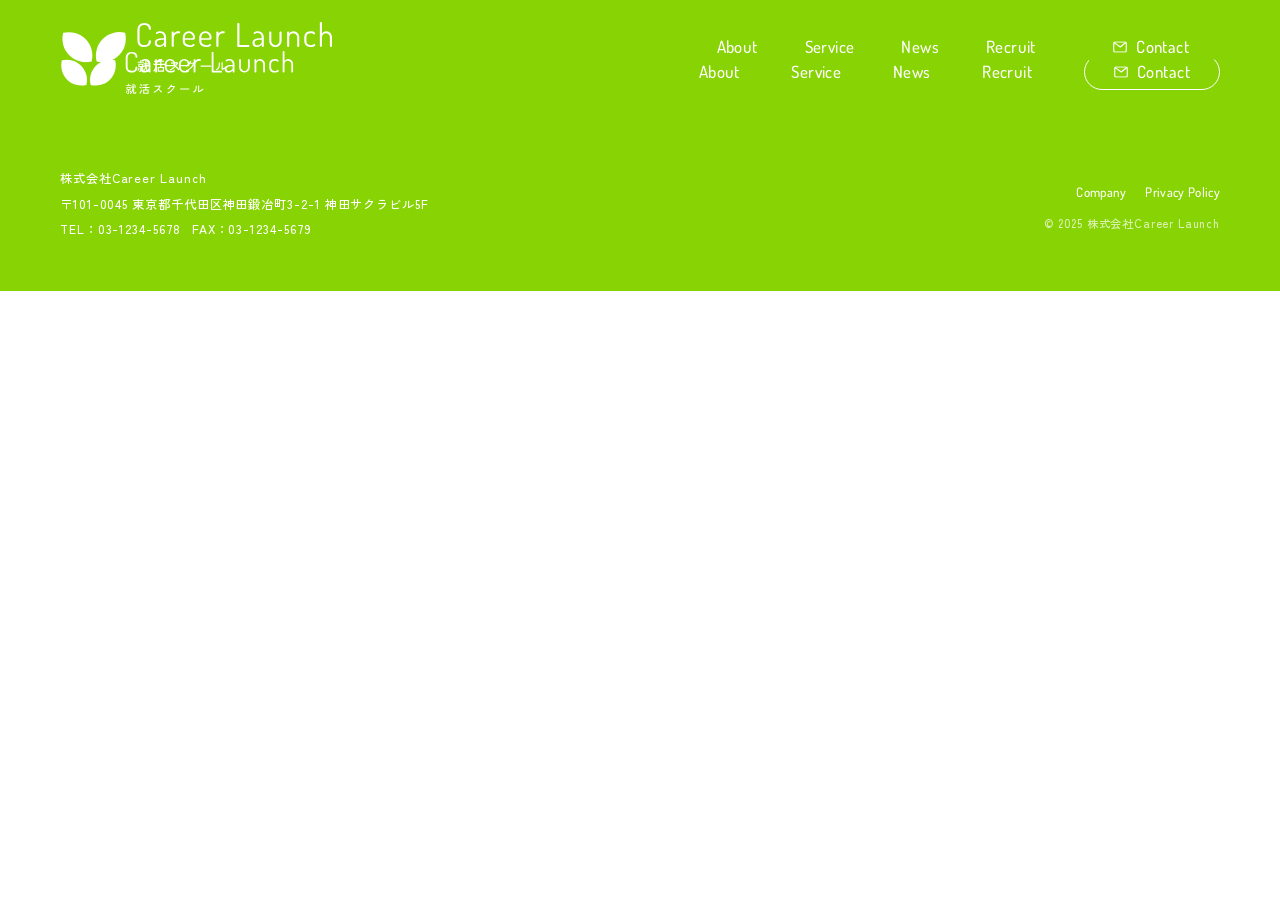
==== index.html @ 549bba0c "各ページの準備" ====
<!doctype html>
<html lang="ja">
  <head>
    <meta charset="utf-8" />
    <meta name="viewport" content="width=device-width,initial-scale=1" />
    <title>Career Launch - 就活スクール</title>
    <meta name="description" content="ページの説明" />
    <meta name="format-detection" content="telephone=no, email=no" />

    <!-- favicon/webclipicon -->
    <link rel="icon" href="img/favicon.ico" />
    <link rel="icon" href="img/favicon.svg" type="image/svg+xml" />
    <link rel="apple-touch-icon" href="img/webclip.png" />

    <!-- font -->
    <link rel="preconnect" href="https://fonts.googleapis.com" />
    <link rel="preconnect" href="https://fonts.gstatic.com" crossorigin />
    <link href="https://fonts.googleapis.com/css2?family=Dosis:wght@200..800&family=Zen+Kaku+Gothic+New:wght@300;400;500;700;900&display=swap" rel="stylesheet" />

    <!-- css -->
    <link rel="stylesheet" href="css/style.css" />

    <!-- js -->
    <script type="module" src="js/main.js"></script>
    <script type="module" src="js/component/hamburger-menu.js"></script>

    <!-- noindex -->
    <meta name="robots" content="noindex" />
  </head>
  <body>
    <!-- header white -->
    <header class="l-header">
      <p class="l-header-logo">
        <img src="img/logo-white.svg" alt="Career Launch 就活スクール" width="251" height="46" decoding="async" />
      </p>

      <dialog class="l-header-menu js-header-menu" aria-label="メニュー">
        <button class="l-header-menu-close-button js-header-menu-close-button"><img src="img/icon-cross.svg" alt="メニューを閉じる" width="24" height="24" decoding="async" /></button>
        <nav class="l-header-menu-nav">
          <ul class="l-header-menu-list">
            <li class="l-header-menu-item l-header-menu-item--top">
              <a href="index.html" class="l-header-menu-link l-header-menu-link--white">
                <span class="l-header-menu-text-en">Top</span>
                <span class="l-header-menu-text-ja">トップ</span>
              </a>
            </li>
            <li class="l-header-menu-item">
              <a href="about.html" class="l-header-menu-link l-header-menu-link--white">
                <span class="l-header-menu-text-en">About</span>
                <span class="l-header-menu-text-ja">私たちについて</span>
              </a>
            </li>
            <li class="l-header-menu-item">
              <a href="service.html" class="l-header-menu-link l-header-menu-link--white">
                <span class="l-header-menu-text-en">Service</span>
                <span class="l-header-menu-text-ja">サービス</span>
              </a>
            </li>
            <li class="l-header-menu-item">
              <a href="news.html" class="l-header-menu-link l-header-menu-link--white">
                <span class="l-header-menu-text-en">News</span>
                <span class="l-header-menu-text-ja">お知らせ</span>
              </a>
            </li>
            <li class="l-header-menu-item">
              <a href="recruit.html" class="l-header-menu-link l-header-menu-link--white">
                <span class="l-header-menu-text-en">Recruit</span>
                <span class="l-header-menu-text-ja">採用情報</span>
              </a>
            </li>
            <li class="l-header-menu-item">
              <a href="contact.html" class="l-header-menu-link l-header-menu-link--contact">
                <span class="l-header-menu-text-en">Contact</span>
                <span class="l-header-menu-text-ja">お問い合わせ</span>
              </a>
            </li>
          </ul>
        </nav>
      </dialog>

      <button class="l-header-menu-open-button js-header-menu-open-button">
        <img src="img/icon-dots.svg" alt="メニューを開く" width="24" height="4" decoding="async" />
      </button>
    </header>

    <!-- <div class="l-container">
      <div class="c-title">
        <span class="c-title-en">Philosophy</span>
        <h2 class="c-title-ja">私たちの価値</h2>
      </div>

      <h2 class="c-title-small">About</h2>
    </div> -->

    <!-- <div class="l-container">
      <a href="" class="c-button c-button--small">View more</a>
    </div> -->

    <!-- <div class="l-container">
      <div class="c-entry-button">
        <a href="" class="c-entry-button-link">
          <img src="img/recruit-button-text.svg" alt="" width="356" height="362" decoding="async" />
          <span class="c-entry-button-text">
            <span class="c-button">Entry Form</span>
          </span>
        </a>
      </div>
    </div> -->

    <!-- <article class="c-news-item">
      <a href="" class="c-news-item-link">
        <time datetime="2025-06-10" class="c-news-item-date">2025.06.10</time>
        <h2 class="c-news-item-title">8月の夏期集中コース申込受付開始</h2>
      </a>
    </article> -->

    <!-- <div class="c-pagination">
      <nav class="c-pagination-nav">
        <ul class="c-pagination-list">
          <li class="c-pagination-item">
            <a href="" class="c-pagination-link">
              <span class="c-pagination-icon c-pagination-icon--prev"></span>
              <span class="u-visually-hidden">前のページ</span>
            </a>
          </li>
          <li class="c-pagination-item">
            <a href="" class="c-pagination-link">1</a>
          </li>
          <li class="c-pagination-item">
            <span class="c-pagination-number c-pagination--current">2</span>
          </li>
          <li class="c-pagination-item">
            <a href="" class="c-pagination-link">3</a>
          </li>
          <li class="c-pagination-item">
            <span class="c-pagination-dots">
              <span class="c-pagination-dot-icon"></span>
            </span>
          </li>
          <li class="c-pagination-item">
            <a href="" class="c-pagination-link">10</a>
          </li>
          <li class="c-pagination-item">
            <a href="" class="c-pagination-link">
              <span class="c-pagination-icon c-pagination-icon--next"></span>
              <span class="u-visually-hidden">次のページ</span>
            </a>
          </li>
        </ul>
      </nav>
    </div> -->

    <!-- form -->
    <!-- <div class="l-container">
      <span class="c-form-required">必須</span>
      <br />
      <input type="text" name="" id="" placeholder="山田 太郎" class="c-form-text" />
      <br />
      <textarea name="" id="" placeholder="ご自由にご記入ください。" class="c-form-text c-form-text--textarea"></textarea>

      <button type="submit" class="c-form-button">送信する</button>
    </div> -->

    <footer class="l-footer">
      <div class="l-footer-logo">
        <a href="index.html">
          <img src="img/logo-white.svg" alt="Career Launch 就活スクール" width="251" height="46" decoding="async" />
        </a>
      </div>

      <div class="l-footer-info">
        <p class="l-footer-company">株式会社Career Launch</p>
        <p class="l-footer-address">
          <span>〒101-0045</span>
          <span>東京都千代田区神田鍛冶町3-2-1</span>
          <span>神田サクラビル5F</span>
        </p>
        <div class="l-footer-contact">
          <p>TEL：03-1234-5678</p>
          <p>FAX：03-1234-5679</p>
        </div>
      </div>

      <ul class="l-footer-menu-list">
        <li class="l-footer-menu-item"><a href="about.html">About</a></li>
        <li class="l-footer-menu-item"><a href="service.html">Service</a></li>
        <li class="l-footer-menu-item"><a href="news.html">News</a></li>
        <li class="l-footer-menu-item"><a href="recruit.html">Recruit</a></li>
        <li class="l-footer-menu-item l-footer-menu-item--contact"><a href="contact.html">Contact</a></li>
      </ul>

      <div class="l-footer-legal">
        <ul class="l-footer-legal-list">
          <li class="l-footer-legal-item"><a href="">Company</a></li>
          <li class="l-footer-legal-item"><a href="">Privacy Policy</a></li>
        </ul>

        <small class="l-footer-copyright">&copy; 2025 株式会社Career Launch</small>
      </div>
    </footer>
  </body>
</html>
---- css/style.css ----
@charset "UTF-8";
/*!
global > color
------------------------------
*/
:root {
  --color-primary: #87d303;
  --color-primary02: #a5df40;
  --color-bg-extra-light: #fafafa;
  --color-bg-light: #f2f2f2;
  --color-border: #dddddd;
  --color-font-base: #333333;
  --color-font-light: #888888;
  --color-white: #ffffff;
  --color-red: #e95757;
}

/*!
global > font
------------------------------
*/
:root {
  --font-family-base: "Zen Kaku Gothic New", sans-serif;
  --font-family-en: "Dosis", sans-serif;
}

/*!
global > z-index
------------------------------
*/
:root {
  --z-index-modal: 100;
  --z-index-header: 30;
  --z-index-menu: 10;
  --z-index-default: 1;
  --z-index-negative: -1;
}

/*!
foundation > reset
------------------------------
*/
html {
  color: #000;
  background: #fff;
}

body,
div,
dl,
dt,
dd,
ul,
ol,
li,
h1,
h2,
h3,
h4,
h5,
h6,
pre,
code,
form,
fieldset,
legend,
input,
textarea,
p,
blockquote,
th,
td {
  margin: 0;
  padding: 0;
}

table {
  border-collapse: collapse;
  border-spacing: 0;
  width: 100%;
}

fieldset,
img {
  border: 0;
}

address,
caption,
cite,
code,
dfn,
em,
strong,
th,
var {
  font-style: normal;
  font-weight: inherit;
}

ol,
ul {
  list-style: none;
}

caption,
th {
  text-align: left;
}

h1,
h2,
h3,
h4,
h5,
h6 {
  font-size: 100%;
  font-weight: inherit;
}

q:before,
q:after {
  content: "";
}

abbr,
acronym {
  border: 0;
  font-variant: normal;
}

input,
textarea,
select,
button {
  color: inherit;
  font-family: inherit;
  font-size: inherit;
  font-weight: inherit;
  line-height: inherit;
  font-size: 100%;
  border-radius: 0;
  border: none;
  -moz-appearance: none;
       appearance: none;
  -webkit-appearance: none;
  background-color: inherit;
}

textarea {
  resize: vertical;
  display: block;
}

select {
  cursor: pointer;
}

button {
  padding: 0;
  cursor: pointer;
}

legend {
  color: inherit;
}

tbody {
  -webkit-text-size-adjust: 100%;
}

main {
  display: block;
}

a {
  text-decoration: none;
  color: inherit;
}

img,
svg {
  width: 100%;
  height: auto;
  display: block;
}

dialog {
  max-width: 100%;
  max-height: 100%;
  padding: 0;
  color: inherit;
  border: none;
  margin: 0;
  padding: 0;
}

summary {
  display: block;
}

summary::-webkit-details-marker {
  display: none;
}

iframe {
  vertical-align: bottom;
}

* {
  -webkit-font-smoothing: antialiased;
  -moz-osx-font-smoothing: grayscale;
  -webkit-box-sizing: border-box;
          box-sizing: border-box;
}

*::before,
*::after {
  -webkit-box-sizing: border-box;
          box-sizing: border-box;
}

/*!
foundation > base
------------------------------
*/
:root {
  --base-vw: 375;
}
@media screen and (min-width: 900px) {
  :root {
    --base-vw: 1366;
  }
}

* {
  letter-spacing: 0.05em;
}

html {
  font-size: calc(100vw / var(--base-vw));
}

body {
  line-height: 1.7;
  font-size: 16rem;
  font-family: var(--font-family-base);
  color: var(--color-font-base);
  font-weight: 500;
}
@media screen and (min-width: 900px) {
  body {
    font-size: 18rem;
  }
}

/*!
utility > utility
------------------------------
*/
/* 非表示 */
.u-visually-hidden {
  position: absolute !important;
  white-space: nowrap !important;
  width: 1px !important;
  height: 1px !important;
  overflow: hidden !important;
  border: 0 !important;
  padding: 0 !important;
  clip: rect(0 0 0 0) !important;
  clip-path: inset(50%) !important;
  margin: -1px !important;
}

.u-pb {
  padding-bottom: 64rem !important;
}
@media screen and (min-width: 900px) {
  .u-pb {
    padding-bottom: 96rem !important;
  }
}

/*!
component > button
------------------------------
*/
.c-button {
  --font-size: 18rem;
  --gap: 14rem;
  font-family: var(--font-family-en);
  line-height: 1;
  font-size: var(--font-size);
  color: var(--color-primary);
  display: -webkit-inline-box;
  display: -ms-inline-flexbox;
  display: inline-flex;
  -webkit-box-align: center;
      -ms-flex-align: center;
          align-items: center;
  gap: var(--gap);
}
@media screen and (min-width: 900px) {
  .c-button {
    font-size: 20rem;
    gap: 24rem;
  }
}
.c-button::after {
  --size: 47rem;
  --dot-size: 5rem;
  content: "";
  display: block;
  width: var(--size);
  aspect-ratio: 1/1;
  background-color: var(--color-white);
  border-radius: 50%;
  border: calc((var(--size) - var(--dot-size)) / 2) solid var(--color-primary);
  -webkit-transition: scale 0.3s;
  transition: scale 0.3s;
}
@media screen and (min-width: 900px) {
  .c-button::after {
    --size: 58rem;
    --dot-size: 6rem;
  }
}

.c-button--small {
  --font-size: 16rem;
  --gap: 10rem;
}
.c-button--small::after {
  --size: 32rem;
  --dot-size: 4rem;
}

.c-entry-button {
  width: 290rem;
}
@media screen and (min-width: 900px) {
  .c-entry-button {
    width: 355rem;
  }
}

.c-entry-button-link {
  display: block;
  position: relative;
}
@media (any-hover: hover) {
  .c-entry-button-link:hover .c-button::after {
    scale: 1.1;
  }
}
.c-entry-button-link img {
  -webkit-animation: rotate 20s linear infinite;
          animation: rotate 20s linear infinite;
}
@-webkit-keyframes rotate {
  from {
    -webkit-transform: rotate(0deg);
            transform: rotate(0deg);
  }
  to {
    -webkit-transform: rotate(360deg);
            transform: rotate(360deg);
  }
}
@keyframes rotate {
  from {
    -webkit-transform: rotate(0deg);
            transform: rotate(0deg);
  }
  to {
    -webkit-transform: rotate(360deg);
            transform: rotate(360deg);
  }
}

.c-entry-button-text {
  position: absolute;
  top: 50%;
  left: 50%;
  translate: -50% -50%;
}

/*!
component > entry-button
------------------------------
*/
/*!
component > title
------------------------------
*/
.c-title {
  grid-template-columns: 10rem 1fr;
  gap: 14rem 18rem;
  display: inline-grid;
}
.c-title::before {
  content: "";
  display: block;
  width: 10rem;
  aspect-ratio: 1/1;
  background-color: var(--color-primary);
  border-radius: 50%;
  grid-column: 1/2;
  grid-row: 1/2;
  align-self: center;
}
@media screen and (min-width: 900px) {
  .c-title {
    grid-template-columns: 10rem auto auto;
    gap: 14rem;
    -webkit-box-align: end;
        -ms-flex-align: end;
            align-items: end;
  }
}

.c-title--white::before {
  background-color: var(--color-white);
}

.c-title-en {
  font-family: var(--font-family-en);
  font-size: 40rem;
  color: var(--color-font-base);
  line-height: 1;
  font-weight: 400;
  grid-column: 2/3;
  grid-row: 1/2;
}
@media screen and (min-width: 900px) {
  .c-title-en {
    font-size: 50rem;
    margin-left: 10rem;
  }
}

.c-title-en--white {
  color: var(--color-white);
}

.c-title-ja {
  font-size: 14rem;
  color: var(--color-font-light);
  line-height: 1;
  grid-column: 2/3;
  grid-row: 2/3;
}
@media screen and (min-width: 900px) {
  .c-title-ja {
    grid-column: 3/4;
    grid-row: 1/2;
  }
}

.c-title-ja--white {
  color: var(--color-white);
}

.c-title-small {
  font-family: var(--font-family-en);
  font-size: 16rem;
  color: var(--color-font-base);
  line-height: 1;
  display: grid;
  grid-template-columns: 6rem 1fr;
  gap: 10rem;
  letter-spacing: 0.075em;
  -webkit-box-align: center;
      -ms-flex-align: center;
          align-items: center;
}
@media screen and (min-width: 900px) {
  .c-title-small {
    font-size: 20rem;
    gap: 14rem;
  }
}
.c-title-small::before {
  content: "";
  display: block;
  width: 6rem;
  aspect-ratio: 1/1;
  background-color: var(--color-primary);
  border-radius: 50%;
}

/*!
component > page-kv
------------------------------
*/
.c-page-kv {
  background-color: var(--color-bg-light);
  height: 365rem;
  position: relative;
  display: -webkit-box;
  display: -ms-flexbox;
  display: flex;
  -webkit-box-align: end;
      -ms-flex-align: end;
          align-items: flex-end;
}
@media screen and (min-width: 900px) {
  .c-page-kv {
    height: 467rem;
  }
}
.c-page-kv::after {
  content: "";
  width: 100%;
  height: 64rem;
  background-color: var(--color-white);
  position: absolute;
  left: 0;
  bottom: 0;
  border-radius: 30rem 0 0 0;
}
@media screen and (min-width: 900px) {
  .c-page-kv::after {
    height: 96rem;
    border-radius: 50rem 0 0 0;
  }
}
.c-page-kv > * {
  width: 100%;
}

.c-page-kv-inner {
  padding-bottom: 84rem;
  display: -webkit-box;
  display: -ms-flexbox;
  display: flex;
  -webkit-box-orient: vertical;
  -webkit-box-direction: normal;
      -ms-flex-direction: column;
          flex-direction: column;
  gap: 32rem;
}
@media screen and (min-width: 900px) {
  .c-page-kv-inner {
    padding-bottom: 116rem;
    gap: 56rem;
  }
}

.c-page-kv-title-wrap {
  display: -webkit-box;
  display: -ms-flexbox;
  display: flex;
  -webkit-box-orient: vertical;
  -webkit-box-direction: normal;
      -ms-flex-direction: column;
          flex-direction: column;
  gap: 22rem;
}
@media screen and (min-width: 900px) {
  .c-page-kv-title-wrap {
    gap: 28rem;
  }
}

.c-page-kv-title-en {
  font-family: var(--font-family-en);
  font-weight: 300;
  font-size: 55rem;
  line-height: 1;
}
@media screen and (min-width: 900px) {
  .c-page-kv-title-en {
    font-size: 72rem;
  }
}

.c-page-kv-title-ja {
  line-height: 1;
  color: var(--color-font-light);
}

.c-page-kv-breadcrumb {
  display: -webkit-box;
  display: -ms-flexbox;
  display: flex;
  -webkit-box-pack: end;
      -ms-flex-pack: end;
          justify-content: flex-end;
}

/*!
component > news-item
------------------------------
*/
.c-news-item-link {
  padding: 16rem 10rem;
  display: -webkit-box;
  display: -ms-flexbox;
  display: flex;
  -webkit-box-orient: vertical;
  -webkit-box-direction: normal;
      -ms-flex-direction: column;
          flex-direction: column;
  gap: 4rem;
  border-bottom: 1px solid var(--color-border);
  -webkit-transition: color 0.3s;
  transition: color 0.3s;
}
@media screen and (min-width: 900px) {
  .c-news-item-link {
    padding: 24rem 20rem;
    gap: 40rem;
    -webkit-box-orient: horizontal;
    -webkit-box-direction: normal;
        -ms-flex-direction: row;
            flex-direction: row;
    -webkit-box-align: center;
        -ms-flex-align: center;
            align-items: center;
  }
}
@media (any-hover: hover) {
  .c-news-item-link:hover {
    color: var(--color-primary);
  }
}

.c-news-item-date {
  font-size: 13rem;
  letter-spacing: 0.025em;
  color: var(--color-font-light);
  font-family: var(--font-family-en);
}
@media screen and (min-width: 900px) {
  .c-news-item-date {
    font-size: 14rem;
  }
}

.c-news-item-title {
  line-height: 1.6;
}

/*!
component > pagination
------------------------------
*/
.c-pagination-list {
  display: -webkit-box;
  display: -ms-flexbox;
  display: flex;
  gap: 6rem;
  -webkit-box-pack: center;
      -ms-flex-pack: center;
          justify-content: center;
}

.c-pagination-link {
  background-color: var(--color-bg-light);
  -webkit-transition: background-color 0.3s, color 0.3s;
  transition: background-color 0.3s, color 0.3s;
}
@media (any-hover: hover) {
  .c-pagination-link:hover {
    background-color: var(--color-primary);
    color: var(--color-white);
  }
  .c-pagination-link:hover .c-pagination-icon {
    background-color: var(--color-white);
  }
}

.c-pagination-link,
.c-pagination-number,
.c-pagination-dots {
  display: inline-block;
  width: 40rem;
  aspect-ratio: 1/1;
  border-radius: 50%;
  display: grid;
  place-items: center;
  font-size: 16rem;
}

.c-pagination--current {
  background-color: var(--color-primary);
  color: var(--color-white);
}

.c-pagination-icon {
  -webkit-mask-image: url(../img/icon-arrow.svg);
          mask-image: url(../img/icon-arrow.svg);
  -webkit-mask-size: contain;
          mask-size: contain;
  -webkit-mask-position: center;
          mask-position: center;
  background-color: var(--color-font-base);
  display: block;
  width: 10rem;
  aspect-ratio: 1/1;
  -webkit-transition: background-color 0.3s;
  transition: background-color 0.3s;
}

.c-pagination-icon--prev {
  rotate: 180deg;
}

.c-pagination-dot-icon {
  -webkit-mask-image: url(../img/icon-dots-small.svg);
          mask-image: url(../img/icon-dots-small.svg);
  -webkit-mask-size: cover;
          mask-size: cover;
  -webkit-mask-position: center;
          mask-position: center;
  background-color: var(--color-font-base);
  display: block;
  width: 10rem;
  height: 3rem;
}

/*!
component > breadcrumb
------------------------------
*/
.c-breadcrumb {
  display: -webkit-box;
  display: -ms-flexbox;
  display: flex;
}

.c-breadcrumb-item {
  font-size: 14rem;
  color: var(--color-font-light);
  line-height: 1;
  font-family: var(--font-family-en);
  display: -webkit-box;
  display: -ms-flexbox;
  display: flex;
  -webkit-box-align: center;
      -ms-flex-align: center;
          align-items: center;
}
@media screen and (min-width: 900px) {
  .c-breadcrumb-item {
    font-size: 16rem;
  }
}
.c-breadcrumb-item:not(:last-child)::after {
  content: "";
  display: inline-block;
  width: 11rem;
  height: 8rem;
  -webkit-mask-image: url(../img/icon-arrow.svg);
          mask-image: url(../img/icon-arrow.svg);
  -webkit-mask-size: cover;
          mask-size: cover;
  -webkit-mask-position: center;
          mask-position: center;
  -webkit-mask-repeat: no-repeat;
          mask-repeat: no-repeat;
  background-color: var(--color-font-light);
  margin: 0 10rem;
}

.c-breadcrumb-item--current {
  color: var(--color-primary);
}

/*!
component > form
------------------------------
*/
.c-form-required {
  display: inline-block;
  font-size: 13rem;
  background-color: var(--color-red);
  color: var(--color-white);
  padding: 2rem 8rem;
  border-radius: 7rem;
}

.c-form-text {
  padding: 12rem 8rem;
  border-radius: 8rem;
  background-color: var(--color-bg-extra-light);
  width: 100%;
}
.c-form-text::-webkit-input-placeholder {
  color: var(--color-font-light);
}
.c-form-text::-moz-placeholder {
  color: var(--color-font-light);
}
.c-form-text:-ms-input-placeholder {
  color: var(--color-font-light);
}
.c-form-text::-ms-input-placeholder {
  color: var(--color-font-light);
}
.c-form-text::placeholder {
  color: var(--color-font-light);
}
.c-form-text:focus {
  outline: 1px solid var(--color-primary);
}

.c-form-text--textarea {
  min-height: 200rem;
  field-sizing: content;
}

.c-form-button {
  font-size: 18rem;
  line-height: 1;
  color: var(--color-white);
  background-color: var(--color-primary);
  padding: 13rem 39rem;
  border-radius: 100vh;
  -webkit-transition: background-color 0.3s, color 0.3s;
  transition: background-color 0.3s, color 0.3s;
  border: 1rem solid var(--color-primary);
}
@media (any-hover: hover) {
  .c-form-button:hover {
    color: var(--color-primary);
    background-color: var(--color-white);
  }
}

/*!
layout > container
------------------------------
*/
.l-container-s {
  padding-inline: 20rem;
}
@media screen and (min-width: 900px) {
  .l-container-s {
    padding-inline: 303rem;
  }
}

.l-container {
  padding-inline: 20rem;
}
@media screen and (min-width: 900px) {
  .l-container {
    padding-inline: 83rem;
  }
}

/*!
layout > header
------------------------------
*/
.l-header {
  display: -webkit-box;
  display: -ms-flexbox;
  display: flex;
  -webkit-box-align: center;
      -ms-flex-align: center;
          align-items: center;
  -webkit-box-pack: justify;
      -ms-flex-pack: justify;
          justify-content: space-between;
  padding: 20rem 12rem;
  position: fixed;
  left: 0;
  top: 0;
  width: 100%;
  z-index: var(--z-index-header);
}
@media screen and (min-width: 900px) {
  .l-header {
    padding: 24rem 65rem;
  }
}

.l-header-logo {
  width: 240rem;
}
@media screen and (min-width: 900px) {
  .l-header-logo {
    width: 290rem;
  }
}

.l-header-menu {
  background-color: rgba(0, 0, 0, 0.3);
  width: 100%;
  height: 100%;
}
.l-header-menu::-ms-backdrop {
  display: none;
}
.l-header-menu::backdrop {
  display: none;
}
@media screen and (min-width: 900px) {
  .l-header-menu {
    display: block;
    position: static;
    width: auto;
    height: auto;
    background-color: transparent;
  }
}

.l-header-menu-nav {
  background-color: var(--color-primary);
  width: 319rem;
  margin-left: auto;
  padding: 40rem;
  border-radius: 0 0 0 30rem;
  color: var(--color-white);
}
@media screen and (min-width: 900px) {
  .l-header-menu-nav {
    background-color: transparent;
    padding: 0;
    color: var(--color-font-base);
    border-radius: 0;
    width: auto;
  }
}

.l-header-menu-list {
  display: -webkit-box;
  display: -ms-flexbox;
  display: flex;
  -webkit-box-orient: vertical;
  -webkit-box-direction: normal;
      -ms-flex-direction: column;
          flex-direction: column;
  gap: 16rem;
}
@media screen and (min-width: 900px) {
  .l-header-menu-list {
    -webkit-box-orient: horizontal;
    -webkit-box-direction: normal;
        -ms-flex-direction: row;
            flex-direction: row;
    gap: 50rem;
    -webkit-box-align: center;
        -ms-flex-align: center;
            align-items: center;
  }
}

@media screen and (min-width: 900px) {
  .l-header-menu-item--top {
    display: none;
  }
}

.l-header-menu-link {
  display: block;
}

@media screen and (min-width: 900px) {
  .l-header-menu-link--current {
    color: var(--color-primary);
  }
}

.l-header-menu-link--white {
  color: var(--color-white);
}

@media screen and (min-width: 900px) {
  .l-header-menu-link--contact {
    background-color: var(--color-primary);
    color: var(--color-white);
    padding: 9rem 31rem;
    display: -webkit-box;
    display: -ms-flexbox;
    display: flex;
    -webkit-box-align: center;
        -ms-flex-align: center;
            align-items: center;
    gap: 9rem;
    border-radius: 100vh;
    border: 1rem solid var(--color-primary);
    -webkit-transition: background-color 0.3s, color 0.3s;
    transition: background-color 0.3s, color 0.3s;
  }
  .l-header-menu-link--contact::before {
    content: "";
    display: block;
    -webkit-mask-image: url(../img/icon-mail.svg);
            mask-image: url(../img/icon-mail.svg);
    -webkit-mask-size: contain;
            mask-size: contain;
    -webkit-mask-repeat: no-repeat;
            mask-repeat: no-repeat;
    -webkit-mask-position: center;
            mask-position: center;
    width: 16rem;
    height: 13rem;
    background-color: var(--color-white);
    -webkit-transition: background-color 0.3s;
    transition: background-color 0.3s;
  }
}
@media screen and (min-width: 900px) and (any-hover: hover) {
  .l-header-menu-link--contact:hover {
    background-color: var(--color-white);
    color: var(--color-primary);
  }
  .l-header-menu-link--contact:hover::before {
    background-color: var(--color-primary);
  }
}

.l-header-menu-text-en {
  font-family: var(--font-family-en);
  font-size: 28rem;
  letter-spacing: 0.025em;
  display: block;
}
@media screen and (min-width: 900px) {
  .l-header-menu-text-en {
    line-height: 1;
    font-size: 18rem;
  }
}

.l-header-menu-text-ja {
  font-size: 14rem;
  opacity: 0.8;
  display: block;
}
@media screen and (min-width: 900px) {
  .l-header-menu-text-ja {
    display: none;
  }
}

.l-header-menu-open-button,
.l-header-menu-close-button {
  border-radius: 50%;
  width: 50rem;
  aspect-ratio: 1/1;
  display: grid;
  place-items: center;
}
@media screen and (min-width: 900px) {
  .l-header-menu-open-button,
  .l-header-menu-close-button {
    display: none;
  }
}

.l-header-menu-open-button {
  background-color: var(--color-primary);
}
.l-header-menu-open-button img {
  width: 24rem;
}

.l-header-menu-close-button {
  background-color: var(--color-white);
  position: absolute;
  right: 12rem;
  top: 20rem;
}
.l-header-menu-close-button img {
  width: 28rem;
}

/*!
layout > footer
------------------------------
*/
.l-footer {
  background-color: var(--color-primary);
  color: var(--color-white);
  padding: 54rem 40rem;
  display: -webkit-box;
  display: -ms-flexbox;
  display: flex;
  -webkit-box-orient: vertical;
  -webkit-box-direction: normal;
      -ms-flex-direction: column;
          flex-direction: column;
  gap: 24rem;
}
@media screen and (min-width: 900px) {
  .l-footer {
    padding: 54rem 64rem;
    -webkit-box-orient: horizontal;
    -webkit-box-direction: normal;
        -ms-flex-direction: row;
            flex-direction: row;
    -ms-flex-wrap: wrap;
        flex-wrap: wrap;
    -webkit-box-pack: justify;
        -ms-flex-pack: justify;
            justify-content: space-between;
    gap: 80rem 0;
  }
}

.l-footer-logo {
  width: 250rem;
  margin-inline: auto;
}
@media screen and (min-width: 900px) {
  .l-footer-logo {
    -webkit-box-ordinal-group: 2;
        -ms-flex-order: 1;
            order: 1;
    margin: 0;
  }
}

.l-footer-info {
  text-align: center;
  font-size: 13rem;
  display: -webkit-box;
  display: -ms-flexbox;
  display: flex;
  -webkit-box-orient: vertical;
  -webkit-box-direction: normal;
      -ms-flex-direction: column;
          flex-direction: column;
  gap: 10rem;
}
.l-footer-info * {
  letter-spacing: 0.075em;
}
@media screen and (min-width: 900px) {
  .l-footer-info {
    -webkit-box-ordinal-group: 4;
        -ms-flex-order: 3;
            order: 3;
    width: calc(100% - 200rem);
    text-align: left;
    gap: 5rem;
  }
}

.l-footer-address span {
  display: block;
}
@media screen and (min-width: 900px) {
  .l-footer-address span {
    display: inline-block;
  }
}

.l-footer-contact {
  display: -webkit-box;
  display: -ms-flexbox;
  display: flex;
  -webkit-box-pack: center;
      -ms-flex-pack: center;
          justify-content: center;
  gap: 12rem;
}
@media screen and (min-width: 900px) {
  .l-footer-contact {
    -webkit-box-pack: start;
        -ms-flex-pack: start;
            justify-content: flex-start;
  }
}

.l-footer-menu-list {
  display: -webkit-box;
  display: -ms-flexbox;
  display: flex;
  -webkit-box-pack: center;
      -ms-flex-pack: center;
          justify-content: center;
  -ms-flex-wrap: wrap;
      flex-wrap: wrap;
  -webkit-box-align: center;
      -ms-flex-align: center;
          align-items: center;
  gap: 16rem 32rem;
}
@media screen and (min-width: 900px) {
  .l-footer-menu-list {
    -webkit-box-ordinal-group: 3;
        -ms-flex-order: 2;
            order: 2;
    gap: 55rem;
  }
}

.l-footer-menu-item {
  line-height: 1;
  font-family: var(--font-family-en);
  font-size: 18rem;
}
.l-footer-menu-item * {
  letter-spacing: 0.025em;
}

.l-footer-menu-item--contact {
  width: 100%;
}
@media screen and (min-width: 900px) {
  .l-footer-menu-item--contact {
    width: auto;
  }
}
.l-footer-menu-item--contact a {
  display: -webkit-box;
  display: -ms-flexbox;
  display: flex;
  -webkit-box-align: center;
      -ms-flex-align: center;
          align-items: center;
  -webkit-box-pack: center;
      -ms-flex-pack: center;
          justify-content: center;
  gap: 9rem;
  border: 1rem solid var(--color-white);
  padding: 9rem;
  text-align: center;
  border-radius: 100vh;
  -webkit-transition: background-color 0.3s, color 0.3s;
  transition: background-color 0.3s, color 0.3s;
}
@media screen and (min-width: 900px) {
  .l-footer-menu-item--contact a {
    padding: 9rem 31rem;
  }
}
.l-footer-menu-item--contact a::before {
  content: "";
  display: block;
  width: 16rem;
  height: 13rem;
  -webkit-mask-image: url(../img/icon-mail.svg);
          mask-image: url(../img/icon-mail.svg);
  -webkit-mask-size: contain;
          mask-size: contain;
  -webkit-mask-repeat: no-repeat;
          mask-repeat: no-repeat;
  -webkit-mask-position: center;
          mask-position: center;
  background-color: var(--color-white);
  -webkit-transition: background-color 0.3s;
  transition: background-color 0.3s;
}
@media (any-hover: hover) {
  .l-footer-menu-item--contact a:hover {
    background-color: var(--color-white);
    color: var(--color-primary);
  }
  .l-footer-menu-item--contact a:hover::before {
    background-color: var(--color-primary);
  }
}

@media screen and (min-width: 900px) {
  .l-footer-legal {
    -webkit-box-ordinal-group: 5;
        -ms-flex-order: 4;
            order: 4;
    -ms-flex-item-align: center;
        align-self: center;
  }
}

.l-footer-legal-list {
  display: -webkit-box;
  display: -ms-flexbox;
  display: flex;
  -webkit-box-pack: center;
      -ms-flex-pack: center;
          justify-content: center;
  gap: 20rem;
}
@media screen and (min-width: 900px) {
  .l-footer-legal-list {
    -webkit-box-pack: end;
        -ms-flex-pack: end;
            justify-content: flex-end;
  }
}

.l-footer-legal-item a {
  font-family: var(--font-family-en);
  font-size: 14rem;
  letter-spacing: 0.025em;
}

.l-footer-copyright {
  display: block;
  text-align: center;
  margin-top: 10rem;
  font-size: 12rem;
  letter-spacing: 0.075em;
  opacity: 0.7;
}

/*!
page > top > top-kv
------------------------------
*/
/*!
page > top > top-about
------------------------------
*/
/*!
page > top > top-service
------------------------------
*/
/*!
page > top > top-recruit
------------------------------
*/
/*!
page > top > top-news
------------------------------
*/
/*!
page > about > about-philosophy
------------------------------
*/
/*!
page > about > about-staff
------------------------------
*/
/*!
page > about > about-company
------------------------------
*/
/*!
page > service > service-detail
------------------------------
*/
/*!
page > service > service-case
------------------------------
*/
/*!
page > news > news-archive
------------------------------
*/
/*!
page > recruit > recruit-position
------------------------------
*/
/*!
page > recruit > recruit-benefit
------------------------------
*/
/*!
page > recruit > recruit-culture
------------------------------
*/
/*!
page > recruit > recruit-entry
------------------------------
*/
/*!
page > contact > contact-form
------------------------------
*//*# sourceMappingURL=style.css.map */
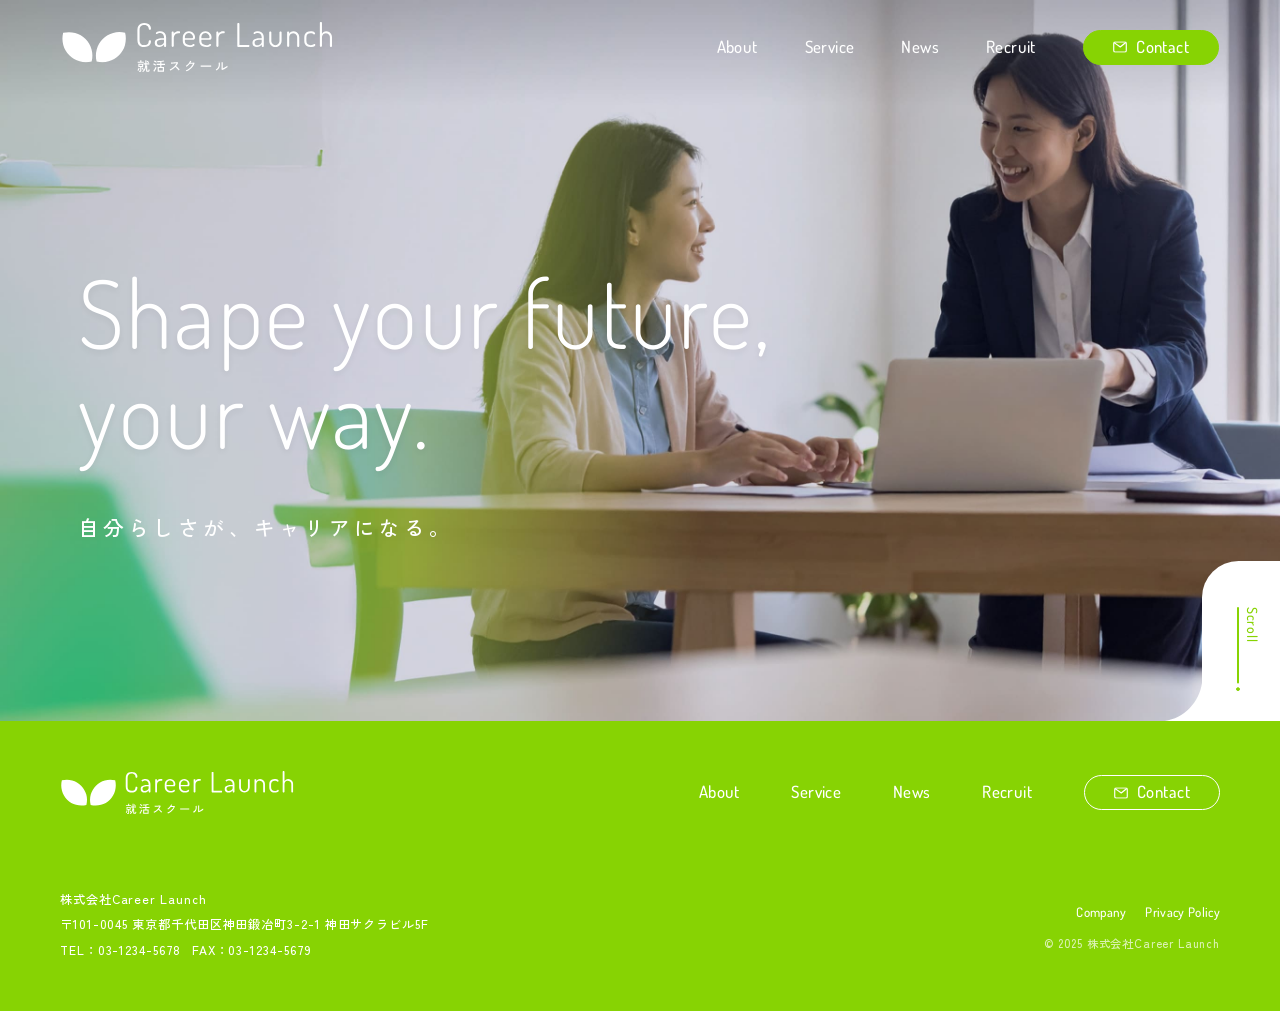
==== commit a0469397: "top > kvを作成" ====
--- a/index.html
+++ b/index.html
@@ -82,6 +82,25 @@
         <img src="img/icon-dots.svg" alt="メニューを開く" width="24" height="4" decoding="async" />
       </button>
     </header>
+
+    <main>
+      <div class="top-kv">
+        <div class="top-kv-text l-container">
+          <p class="top-kv-text-en">
+            <span>Shape your future, </span>
+            <span>your way.</span>
+          </p>
+          <p class="top-kv-text-ja">自分らしさが、キャリアになる。</p>
+        </div>
+
+        <div class="-top-kv-scroll">
+          <div class="top-kv-scroll-hint">
+            <img src="img/top/scroll-hint.svg" alt="" width="4" height="90" decoding="async" />
+          </div>
+          <span class="top-kv-scroll-text">Scroll</span>
+        </div>
+      </div>
+    </main>
 
     <!-- <div class="l-container">
       <div class="c-title">
--- a/css/style.css
+++ b/css/style.css
@@ -1304,6 +1304,116 @@
 page > top > top-kv
 ------------------------------
 */
+.top-kv {
+  background-image: url(../img/top/top-kv-sp.jpg);
+  background-size: cover;
+  background-position: center;
+  height: 485rem;
+  display: -webkit-box;
+  display: -ms-flexbox;
+  display: flex;
+  -webkit-box-align: end;
+      -ms-flex-align: end;
+          align-items: flex-end;
+}
+@media screen and (min-width: 900px) {
+  .top-kv {
+    background-image: url(../img/top/top-kv.jpg);
+    height: 769rem;
+    position: relative;
+  }
+}
+
+.top-kv-text {
+  padding-bottom: 47rem;
+  color: var(--color-white);
+  display: -webkit-box;
+  display: -ms-flexbox;
+  display: flex;
+  -webkit-box-orient: vertical;
+  -webkit-box-direction: normal;
+      -ms-flex-direction: column;
+          flex-direction: column;
+  gap: 21rem;
+}
+@media screen and (min-width: 900px) {
+  .top-kv-text {
+    padding-bottom: 190rem;
+    gap: 54rem;
+  }
+}
+
+.top-kv-text-en {
+  font-family: var(--font-family-en);
+  font-size: 43rem;
+  line-height: 1.05;
+  font-weight: 300;
+  text-shadow: 0 3rem 7rem rgba(0, 0, 0, 0.0588);
+}
+@media screen and (min-width: 900px) {
+  .top-kv-text-en {
+    font-size: 101rem;
+  }
+}
+.top-kv-text-en span {
+  display: block;
+  letter-spacing: 0.025em;
+}
+
+.top-kv-text-ja {
+  letter-spacing: 0.2em;
+  line-height: 1.5;
+}
+@media screen and (min-width: 900px) {
+  .top-kv-text-ja {
+    font-size: 22rem;
+  }
+}
+
+.-top-kv-scroll {
+  display: none;
+}
+@media screen and (min-width: 900px) {
+  .-top-kv-scroll {
+    display: -webkit-box;
+    display: -ms-flexbox;
+    display: flex;
+    position: absolute;
+    right: 0;
+    bottom: 0;
+    background-color: var(--color-white);
+    padding: 49rem 22rem 32rem 36rem;
+    gap: 6rem;
+    border-radius: 39rem 0 0 0;
+  }
+  .-top-kv-scroll::after {
+    content: "";
+    display: block;
+    width: 46rem;
+    aspect-ratio: 1/1;
+    background-image: url(../img/top/curve.svg);
+    background-size: cover;
+    background-position: center;
+    position: absolute;
+    bottom: 0;
+    left: -46rem;
+  }
+}
+
+.top-kv-scroll-hint {
+  width: 4rem;
+}
+
+.top-kv-scroll-text {
+  font-size: 15rem;
+  line-height: 1;
+  color: var(--color-primary);
+  font-family: var(--font-family-en);
+  -webkit-writing-mode: vertical-lr;
+      -ms-writing-mode: tb-lr;
+          writing-mode: vertical-lr;
+}
+
 /*!
 page > top > top-about
 ------------------------------
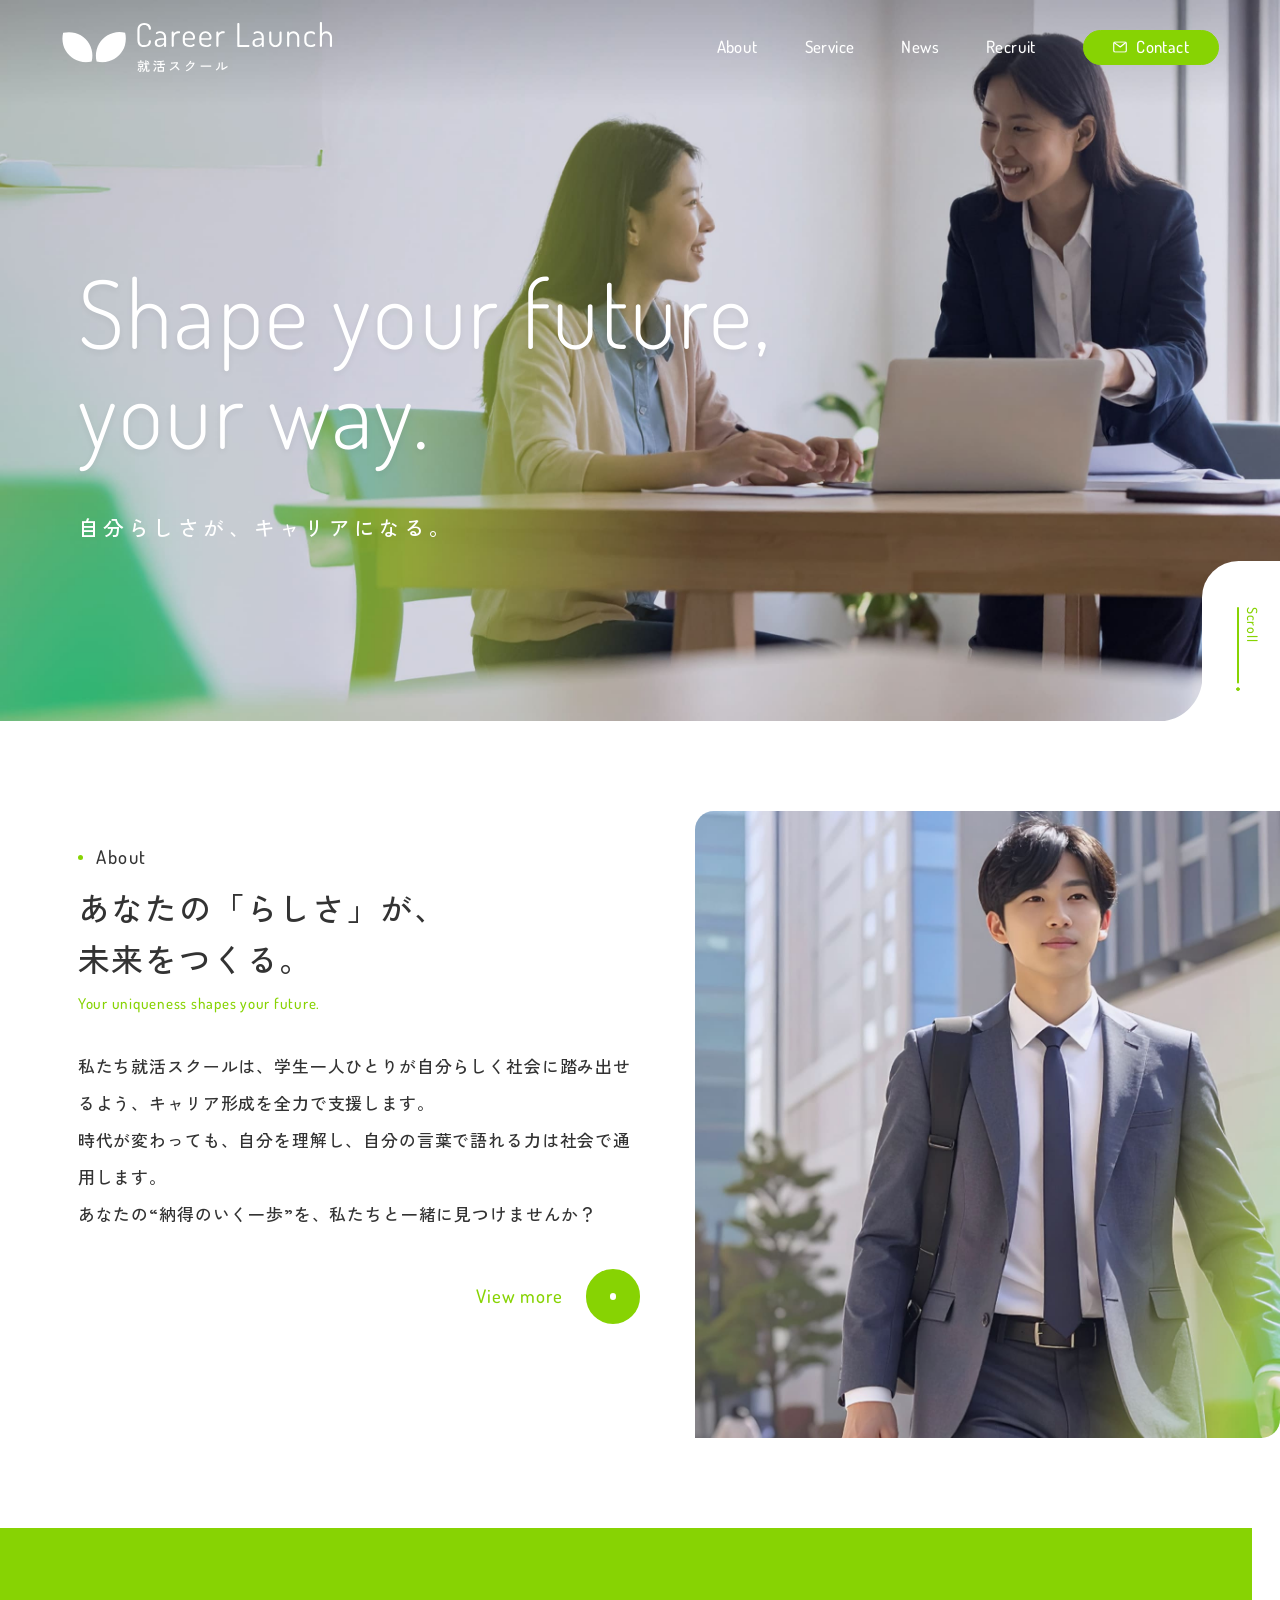
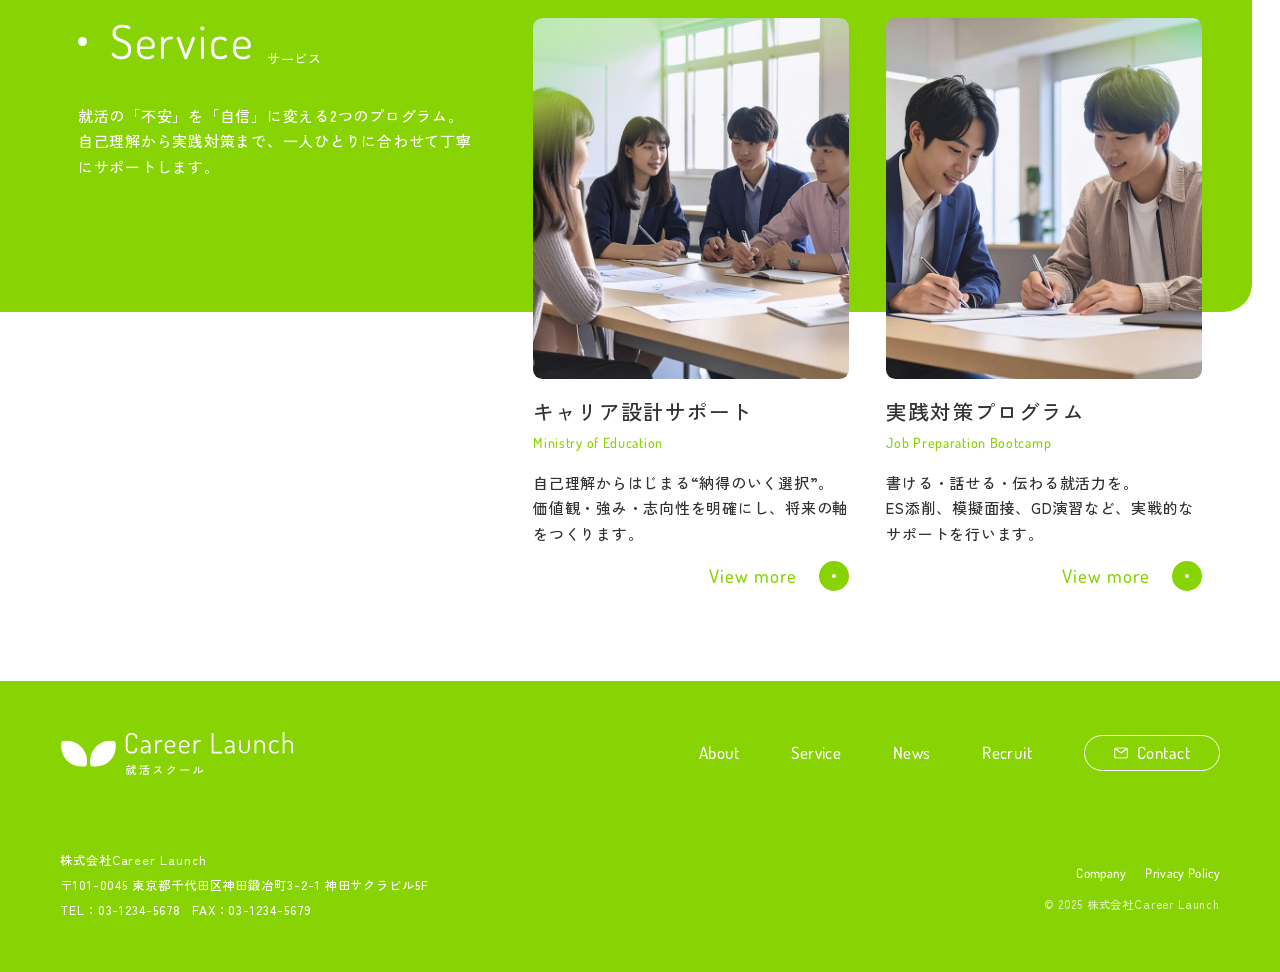
==== commit e0c7725b: "top > about, serviceを作成" ====
--- a/index.html
+++ b/index.html
@@ -93,27 +93,103 @@
           <p class="top-kv-text-ja">自分らしさが、キャリアになる。</p>
         </div>
 
-        <div class="-top-kv-scroll">
+        <div class="top-kv-scroll">
           <div class="top-kv-scroll-hint">
             <img src="img/top/scroll-hint.svg" alt="" width="4" height="90" decoding="async" />
           </div>
           <span class="top-kv-scroll-text">Scroll</span>
         </div>
       </div>
+
+      <!-- about -->
+      <section class="top-about u-ptb">
+        <div class="top-about-content">
+          <h2 class="c-title-small">About</h2>
+          <p class="top-about-message-ja">
+            <span>あなたの「らしさ」が、</span>
+            <span>未来をつくる。</span>
+          </p>
+          <p class="top-about-message-en">Your uniqueness shapes your future.</p>
+          <p class="top-about-text">
+            <span>私たち就活スクールは、学生一人ひとりが自分らしく社会に踏み出せるよう、キャリア形成を全力で支援します。</span>
+            <span>時代が変わっても、自分を理解し、自分の言葉で語れる力は社会で通用します。</span>
+            <span>あなたの“納得のいく一歩”を、私たちと一緒に見つけませんか？</span>
+          </p>
+
+          <div class="top-about-button"><a href="about.html" class="c-button">View more</a></div>
+        </div>
+        <div class="top-about-img">
+          <picture>
+            <!-- pc -->
+            <source media="(min-width: 900px)" srcset="img/top/top-about.jpg" />
+            <!-- sp -->
+            <img src="img/top/top-about-sp.jpg" alt="..." width="355" height="237" decoding="async" />
+          </picture>
+        </div>
+      </section>
+
+      <!-- service -->
+      <section class="top-service u-ptb l-container">
+        <div class="top-service-content">
+          <div class="c-title c-title--white">
+            <span class="c-title-en c-title-en--white">Service</span>
+            <h2 class="c-title-ja c-title-ja--white">サービス</h2>
+          </div>
+
+          <p class="top-service-text">
+            <span>就活の「不安」を「自信」に変える2つのプログラム。</span>
+            <span>自己理解から実践対策まで、一人ひとりに合わせて丁寧にサポートします。</span>
+          </p>
+        </div>
+
+        <div class="top-service-list">
+          <article class="top-service-item">
+            <a href="">
+              <div class="top-service-item-img">
+                <picture>
+                  <!-- pc -->
+                  <source media="(min-width: 900px)" srcset="img/top/top-services.jpg" />
+                  <!-- sp -->
+                  <img src="img/top/top-services-sp.jpg" alt="..." width="316" height="251" decoding="async" />
+                </picture>
+              </div>
+              <h3 class="top-service-item-title-ja">キャリア設計サポート</h3>
+              <span class="top-service-item-title-en">Ministry of Education</span>
+              <p class="top-service-item-text">
+                <span>自己理解からはじまる“納得のいく選択”。</span>
+                <span>価値観・強み・志向性を明確にし、将来の軸をつくります。</span>
+              </p>
+              <div class="top-service-item-button">
+                <span class="c-button c-button--small">View more</span>
+              </div>
+            </a>
+          </article>
+
+          <article class="top-service-item">
+            <a href="">
+              <div class="top-service-item-img">
+                <picture>
+                  <!-- pc -->
+                  <source media="(min-width: 900px)" srcset="img/top/top-services02.jpg" />
+                  <!-- sp -->
+                  <img src="img/top/top-services02-sp.jpg" alt="..." width="316" height="251" decoding="async" />
+                </picture>
+              </div>
+              <h3 class="top-service-item-title-ja">実践対策プログラム</h3>
+              <span class="top-service-item-title-en">Job Preparation Bootcamp</span>
+              <p class="top-service-item-text">
+                <span>書ける・話せる・伝わる就活力を。</span>
+                <span>ES添削、模擬面接、GD演習など、実戦的なサポートを行います。</span>
+              </p>
+
+              <div class="top-service-item-button">
+                <span class="c-button c-button--small">View more</span>
+              </div>
+            </a>
+          </article>
+        </div>
+      </section>
     </main>
-
-    <!-- <div class="l-container">
-      <div class="c-title">
-        <span class="c-title-en">Philosophy</span>
-        <h2 class="c-title-ja">私たちの価値</h2>
-      </div>
-
-      <h2 class="c-title-small">About</h2>
-    </div> -->
-
-    <!-- <div class="l-container">
-      <a href="" class="c-button c-button--small">View more</a>
-    </div> -->
 
     <!-- <div class="l-container">
       <div class="c-entry-button">
--- a/css/style.css
+++ b/css/style.css
@@ -281,6 +281,15 @@
   }
 }
 
+.u-ptb {
+  padding-block: 64rem !important;
+}
+@media screen and (min-width: 900px) {
+  .u-ptb {
+    padding-block: 96rem !important;
+  }
+}
+
 /*!
 component > button
 ------------------------------
@@ -1370,11 +1379,11 @@
   }
 }
 
-.-top-kv-scroll {
+.top-kv-scroll {
   display: none;
 }
 @media screen and (min-width: 900px) {
-  .-top-kv-scroll {
+  .top-kv-scroll {
     display: -webkit-box;
     display: -ms-flexbox;
     display: flex;
@@ -1386,7 +1395,7 @@
     gap: 6rem;
     border-radius: 39rem 0 0 0;
   }
-  .-top-kv-scroll::after {
+  .top-kv-scroll::after {
     content: "";
     display: block;
     width: 46rem;
@@ -1418,10 +1427,220 @@
 page > top > top-about
 ------------------------------
 */
+.top-about {
+  display: grid;
+  grid-template-columns: 1fr;
+  gap: 28rem;
+}
+@media screen and (min-width: 900px) {
+  .top-about {
+    grid-template-columns: 50% 1fr;
+    gap: 59rem;
+  }
+}
+
+.top-about-content {
+  padding: 0 20rem;
+}
+@media screen and (min-width: 900px) {
+  .top-about-content {
+    padding: 0 0 0 83rem;
+    margin-top: 40rem;
+  }
+}
+
+.top-about-message-ja {
+  font-size: 28rem;
+  line-height: 1.6;
+  margin-top: 16rem;
+}
+@media screen and (min-width: 900px) {
+  .top-about-message-ja {
+    font-size: 34rem;
+  }
+}
+.top-about-message-ja span {
+  display: block;
+}
+
+.top-about-message-en {
+  color: var(--color-primary);
+  margin-top: 8rem;
+  font-size: 15rem;
+  font-family: var(--font-family-en);
+}
+@media screen and (min-width: 900px) {
+  .top-about-message-en {
+    font-size: 16rem;
+  }
+}
+
+.top-about-text {
+  margin-top: 24rem;
+  line-height: 2.2;
+}
+@media screen and (min-width: 900px) {
+  .top-about-text {
+    margin-top: 32rem;
+  }
+}
+.top-about-text span {
+  display: block;
+}
+
+.top-about-button {
+  margin-top: 14rem;
+  display: -webkit-box;
+  display: -ms-flexbox;
+  display: flex;
+  -webkit-box-pack: end;
+      -ms-flex-pack: end;
+          justify-content: flex-end;
+}
+@media screen and (min-width: 900px) {
+  .top-about-button {
+    margin-top: 40rem;
+  }
+}
+@media (any-hover: hover) {
+  .top-about-button a:hover::after {
+    scale: 1.1;
+  }
+}
+
+.top-about-img {
+  padding-left: 20rem;
+}
+@media screen and (min-width: 900px) {
+  .top-about-img {
+    padding-left: 0;
+  }
+}
+.top-about-img img {
+  border-radius: 10rem 0 10rem 0;
+}
+@media screen and (min-width: 900px) {
+  .top-about-img img {
+    border-radius: 20rem 0 20rem 0;
+  }
+}
+
 /*!
 page > top > top-service
 ------------------------------
 */
+.top-service {
+  display: grid;
+  grid-template-columns: 1fr;
+  gap: 40rem;
+  position: relative;
+}
+@media screen and (min-width: 900px) {
+  .top-service {
+    grid-template-columns: 1fr 714rem;
+    gap: 65rem;
+  }
+}
+.top-service::before {
+  content: "";
+  display: block;
+  width: 355rem;
+  height: 500rem;
+  position: absolute;
+  top: 0;
+  left: 0;
+  background-color: var(--color-primary);
+  z-index: var(--z-index-negative);
+  border-radius: 0 0 30rem 0;
+}
+@media screen and (min-width: 900px) {
+  .top-service::before {
+    width: 1336rem;
+    height: 410rem;
+  }
+}
+
+.top-service-text {
+  font-size: 16rem;
+  color: var(--color-white);
+  margin-top: 40rem;
+  padding-right: 20rem;
+}
+@media screen and (min-width: 900px) {
+  .top-service-text {
+    padding-right: 0;
+  }
+}
+.top-service-text span {
+  display: block;
+}
+
+.top-service-list {
+  padding-right: 20rem;
+  display: grid;
+  grid-template-columns: 1fr;
+  gap: 40rem;
+}
+@media screen and (min-width: 900px) {
+  .top-service-list {
+    padding-right: 0;
+    grid-template-columns: repeat(2, 1fr);
+  }
+}
+
+@media (any-hover: hover) {
+  .top-service-item a:hover .top-service-item-img img {
+    scale: 1.03;
+  }
+  .top-service-item a:hover .c-button::after {
+    scale: 1.1;
+  }
+}
+
+.top-service-item-img {
+  border-radius: 10rem;
+  overflow: hidden;
+}
+.top-service-item-img img {
+  -webkit-transition: scale 0.3s;
+  transition: scale 0.3s;
+}
+
+.top-service-item-title-ja {
+  font-size: 22rem;
+  margin-top: 16rem;
+}
+
+.top-service-item-title-en {
+  font-family: var(--font-family-en);
+  font-size: 15rem;
+  margin-top: 2rem;
+  display: block;
+  color: var(--color-primary);
+}
+
+.top-service-item-text {
+  margin-top: 16rem;
+}
+@media screen and (min-width: 900px) {
+  .top-service-item-text {
+    font-size: 16rem;
+  }
+}
+.top-service-item-text span {
+  display: block;
+}
+
+.top-service-item-button {
+  margin-top: 16rem;
+  display: -webkit-box;
+  display: -ms-flexbox;
+  display: flex;
+  -webkit-box-pack: end;
+      -ms-flex-pack: end;
+          justify-content: flex-end;
+}
+
 /*!
 page > top > top-recruit
 ------------------------------
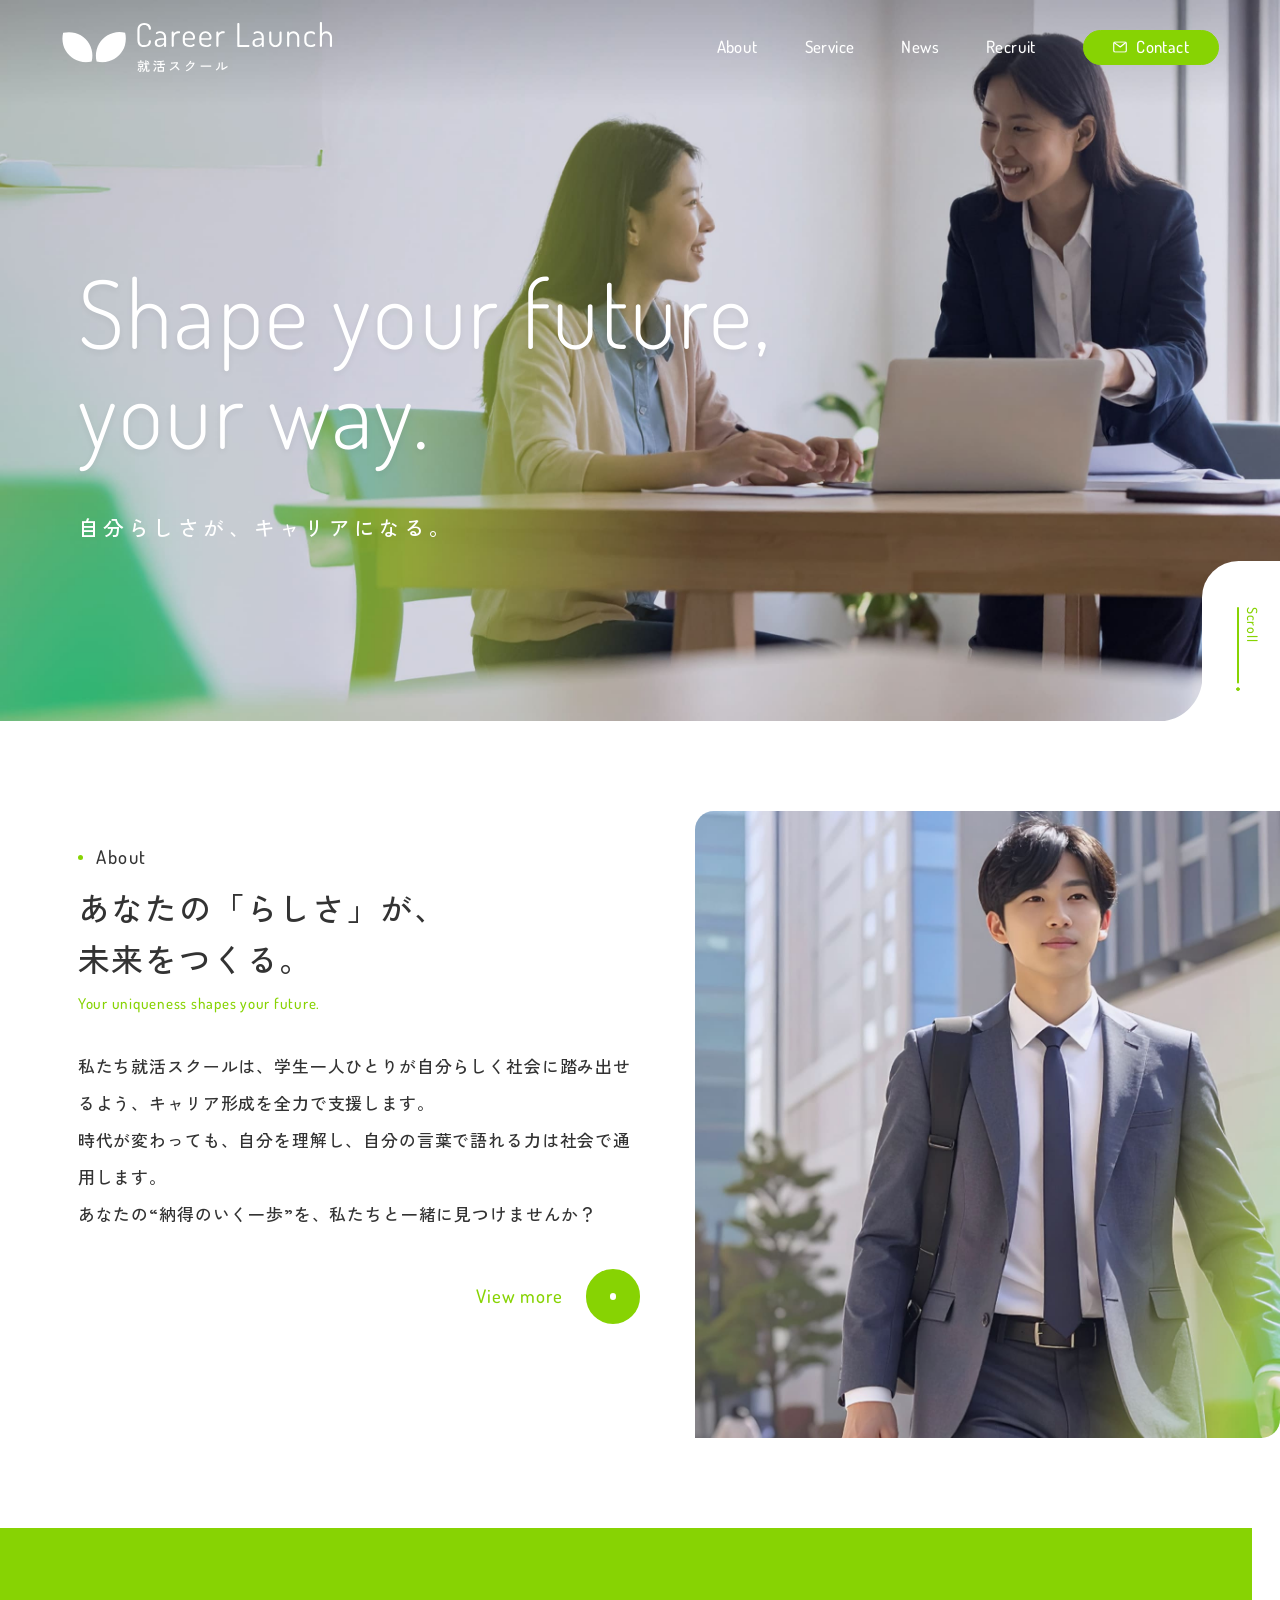
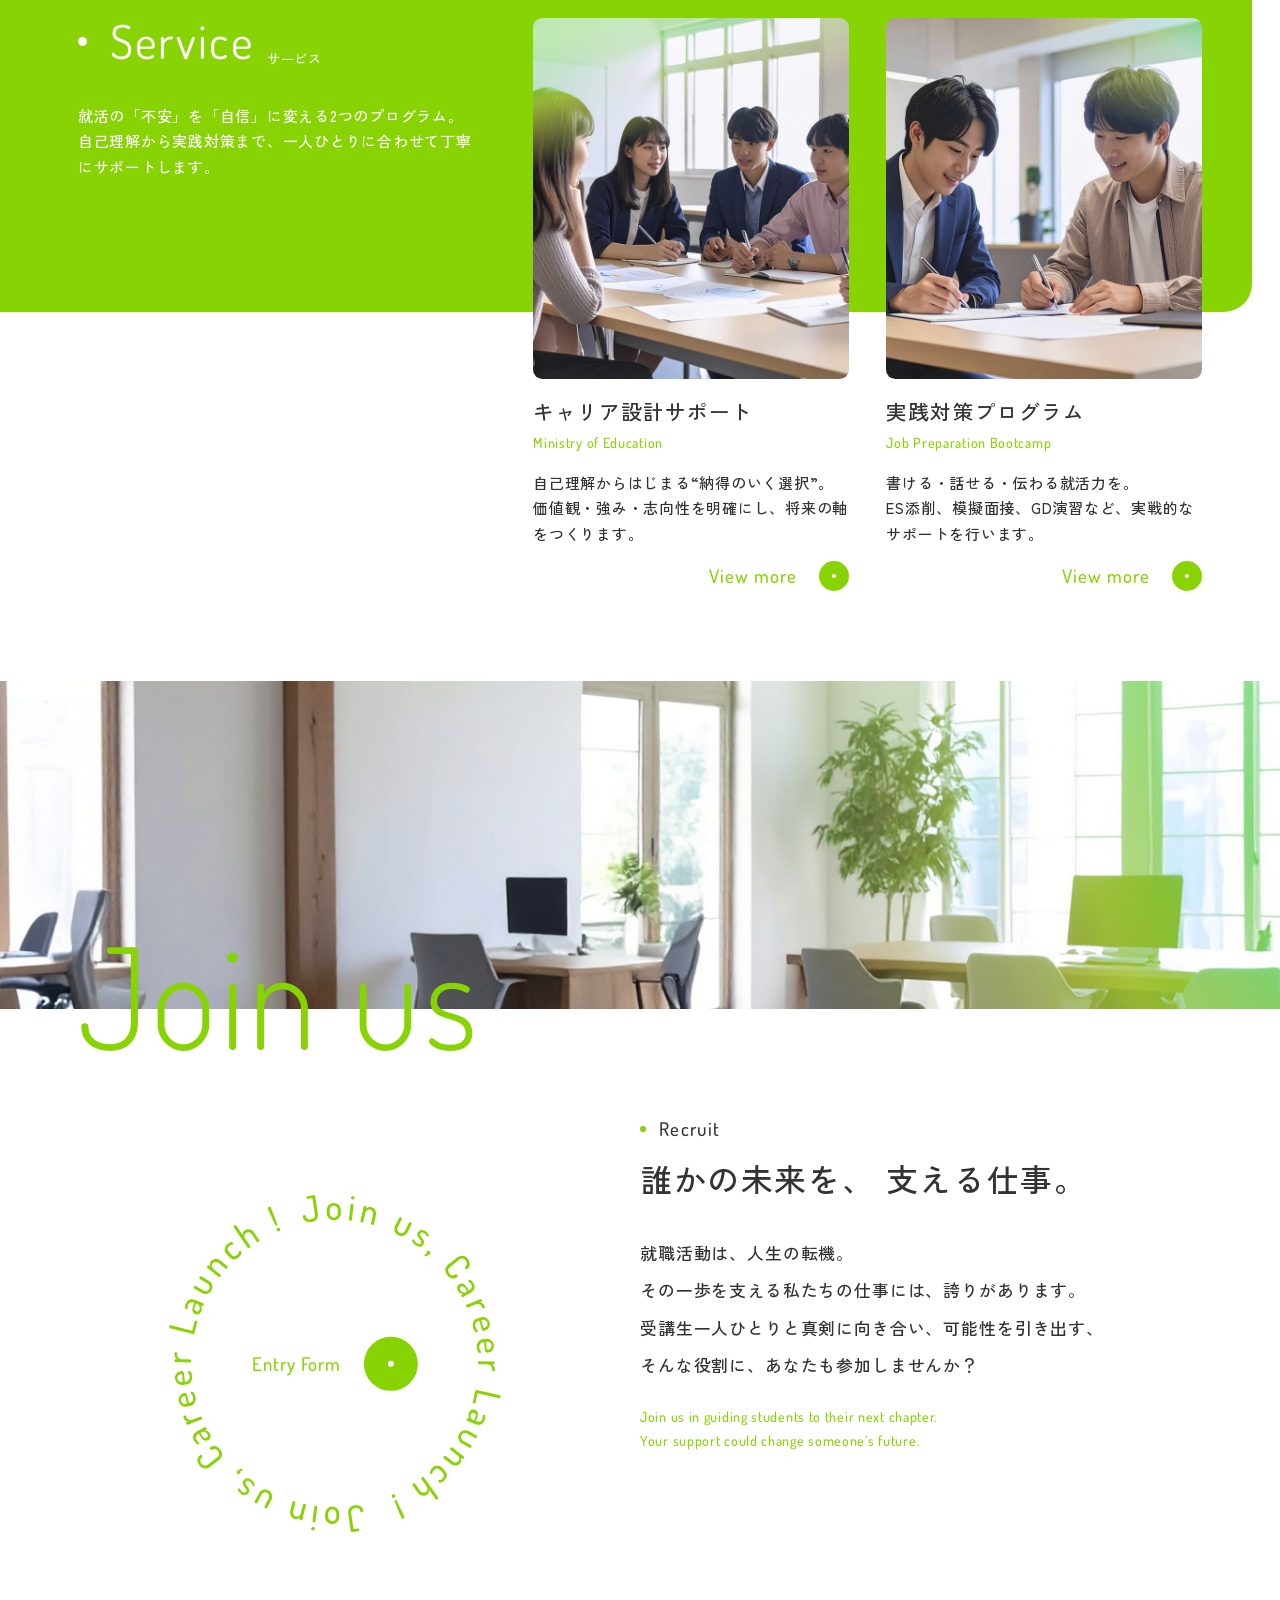
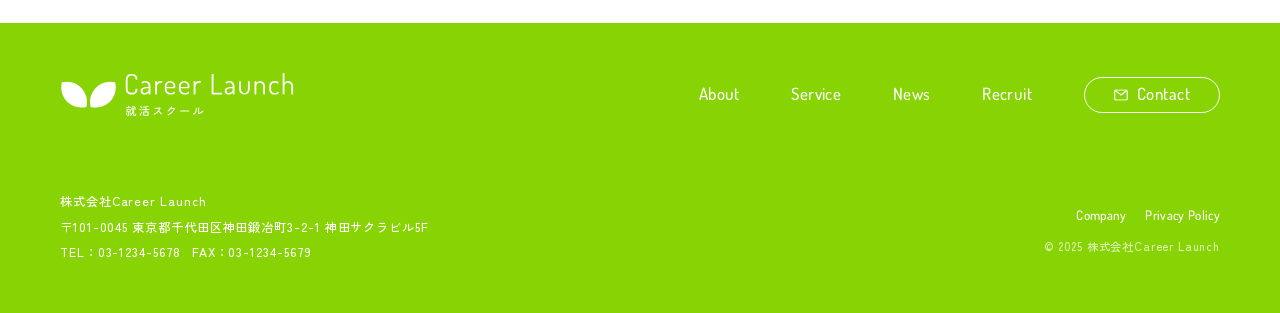
==== commit ebd169fe: "recruitセクションを追加" ====
--- a/index.html
+++ b/index.html
@@ -189,18 +189,49 @@
           </article>
         </div>
       </section>
+
+      <section class="top-recruit u-pb">
+        <div class="top-recruit-img">
+          <picture>
+            <!-- pc -->
+            <source media="(min-width: 900px)" srcset="img/top/top-recruit.jpg" />
+            <!-- sp -->
+            <img src="img/top/top-recruit-sp.jpg" alt="..." width="375" height="200" decoding="async" />
+          </picture>
+
+          <p class="top-recruit-img-text">Join us</p>
+        </div>
+        <div class="top-recruit-content-wrap l-container">
+          <div class="top-recruit-content">
+            <h2 class="c-title-small">Recruit</h2>
+            <p class="top-recruit-text">
+              <span>誰かの未来を、</span>
+              <span>支える仕事。</span>
+            </p>
+            <p class="top-recruit-text02">
+              <span>就職活動は、人生の転機。</span>
+              <span> その一歩を支える私たちの仕事には、誇りがあります。</span>
+              <span>受講生一人ひとりと真剣に向き合い、可能性を引き出す、</span>
+              <span>そんな役割に、あなたも参加しませんか？</span>
+            </p>
+            <p class="top-recruit-text-en">
+              <span>Join us in guiding students to their next chapter.</span>
+              <span>Your support could change someone’s future.</span>
+            </p>
+          </div>
+          <div class="top-recruit-entry-button">
+            <div class="c-entry-button">
+              <a href="" class="c-entry-button-link">
+                <img src="img/recruit-button-text.svg" alt="" width="356" height="362" decoding="async" />
+                <span class="c-entry-button-text">
+                  <span class="c-button">Entry Form</span>
+                </span>
+              </a>
+            </div>
+          </div>
+        </div>
+      </section>
     </main>
-
-    <!-- <div class="l-container">
-      <div class="c-entry-button">
-        <a href="" class="c-entry-button-link">
-          <img src="img/recruit-button-text.svg" alt="" width="356" height="362" decoding="async" />
-          <span class="c-entry-button-text">
-            <span class="c-button">Entry Form</span>
-          </span>
-        </a>
-      </div>
-    </div> -->
 
     <!-- <article class="c-news-item">
       <a href="" class="c-news-item-link">
--- a/css/style.css
+++ b/css/style.css
@@ -1645,6 +1645,113 @@
 page > top > top-recruit
 ------------------------------
 */
+.top-recruit-img {
+  position: relative;
+}
+
+.top-recruit-img-text {
+  color: var(--color-primary);
+  font-family: var(--font-family-en);
+  font-size: 86rem;
+  font-weight: 300;
+  letter-spacing: 0.025em;
+  line-height: 1;
+  position: absolute;
+  left: 20rem;
+  bottom: -33rem;
+}
+@media screen and (min-width: 900px) {
+  .top-recruit-img-text {
+    font-size: 150rem;
+    bottom: -60rem;
+    left: 83rem;
+  }
+}
+
+.top-recruit-content-wrap {
+  margin-top: 80rem;
+}
+@media screen and (min-width: 900px) {
+  .top-recruit-content-wrap {
+    margin-top: 118rem;
+    display: grid;
+    grid-template-columns: 1fr 50%;
+  }
+}
+
+@media screen and (min-width: 900px) {
+  .top-recruit-content {
+    grid-column: 2/3;
+    grid-row: 1/2;
+  }
+}
+
+.top-recruit-text {
+  font-size: 28rem;
+  line-height: 1.6;
+  margin-top: 16rem;
+}
+@media screen and (min-width: 900px) {
+  .top-recruit-text {
+    font-size: 34rem;
+  }
+}
+.top-recruit-text span {
+  display: block;
+}
+@media screen and (min-width: 900px) {
+  .top-recruit-text span {
+    display: inline;
+  }
+}
+
+.top-recruit-text02 {
+  margin-top: 24rem;
+  line-height: 2.2;
+}
+@media screen and (min-width: 900px) {
+  .top-recruit-text02 {
+    margin-top: 32rem;
+  }
+}
+.top-recruit-text02 span:first-child {
+  display: block;
+}
+@media screen and (min-width: 900px) {
+  .top-recruit-text02 span {
+    display: block;
+  }
+}
+
+.top-recruit-text-en {
+  margin-top: 14rem;
+  font-size: 15rem;
+  font-family: var(--font-family-en);
+  color: var(--color-primary);
+}
+@media screen and (min-width: 900px) {
+  .top-recruit-text-en {
+    margin-top: 24rem;
+  }
+}
+.top-recruit-text-en span {
+  display: block;
+}
+
+.top-recruit-entry-button {
+  margin-top: 64rem;
+  display: grid;
+  place-items: center;
+}
+@media screen and (min-width: 900px) {
+  .top-recruit-entry-button {
+    margin-top: 80rem;
+    grid-column: 1/2;
+    grid-row: 1/2;
+    padding: 0 148rem 0 97rem;
+  }
+}
+
 /*!
 page > top > top-news
 ------------------------------
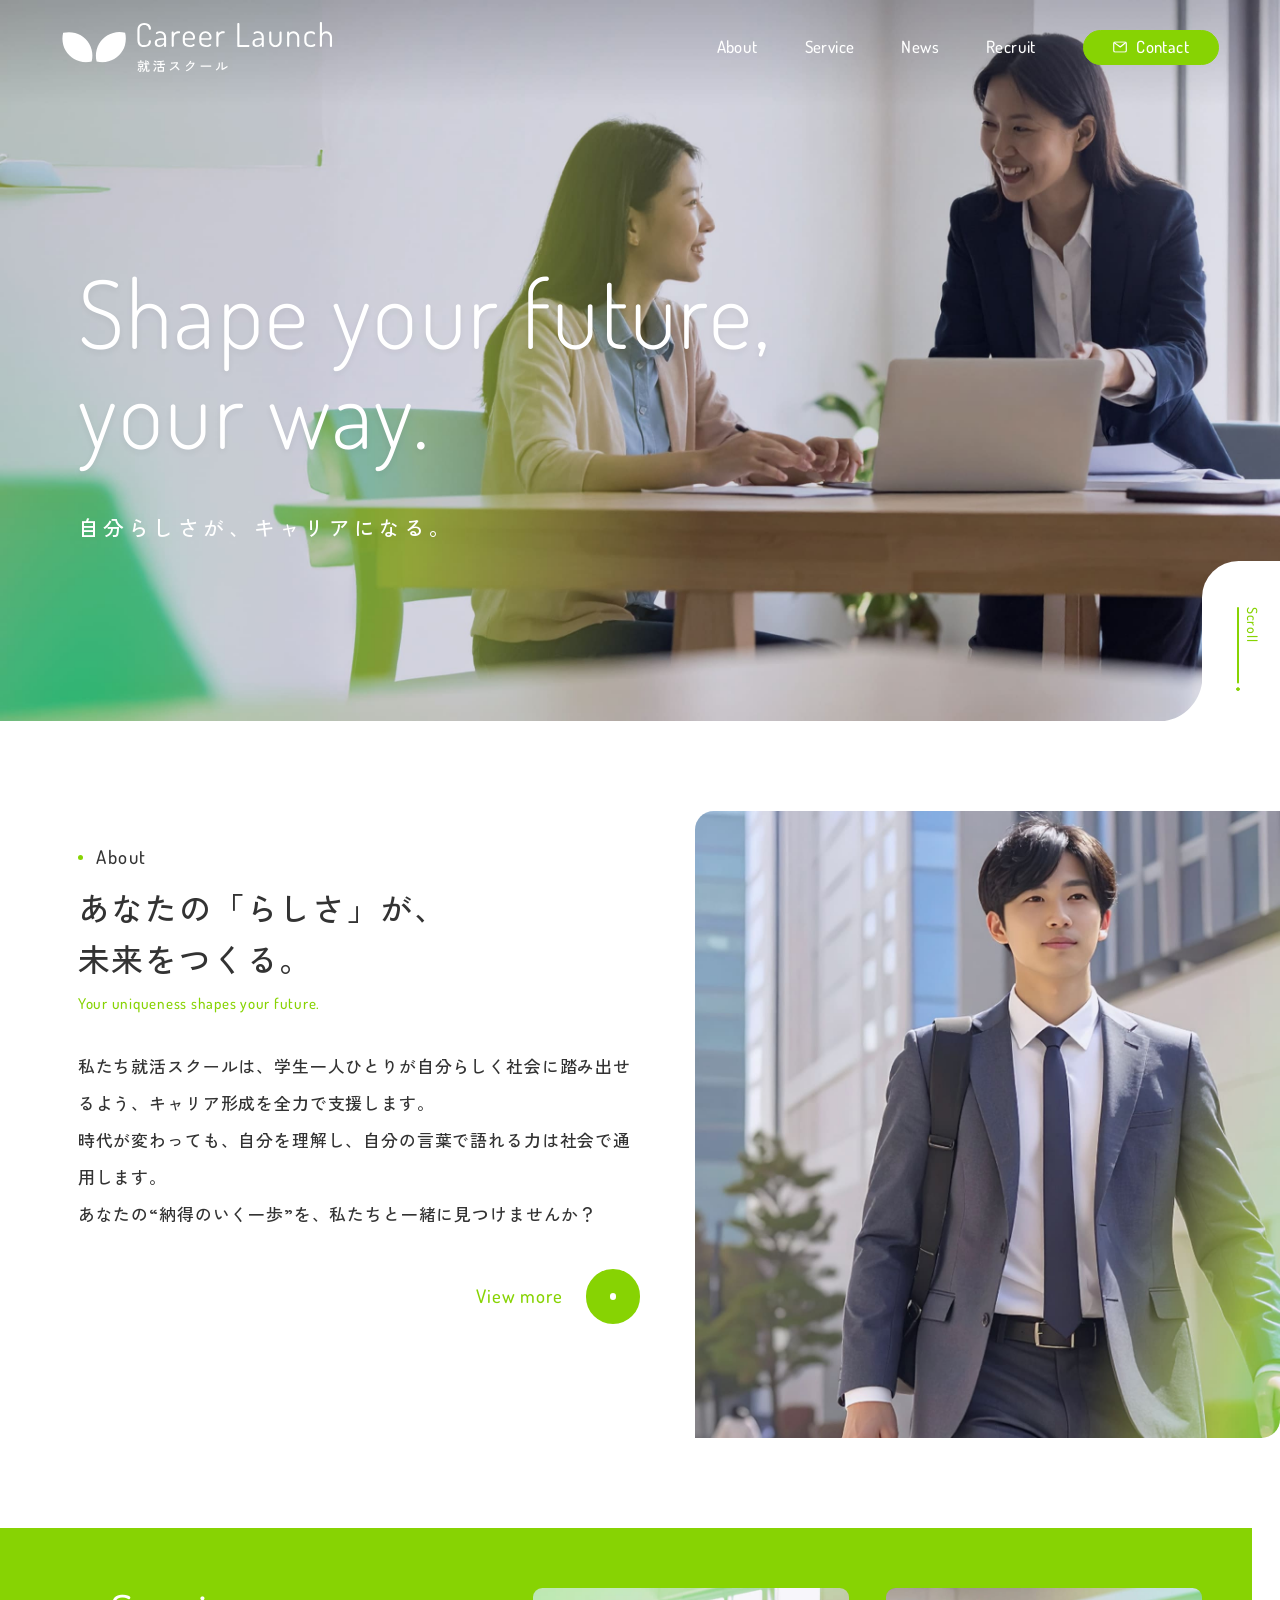
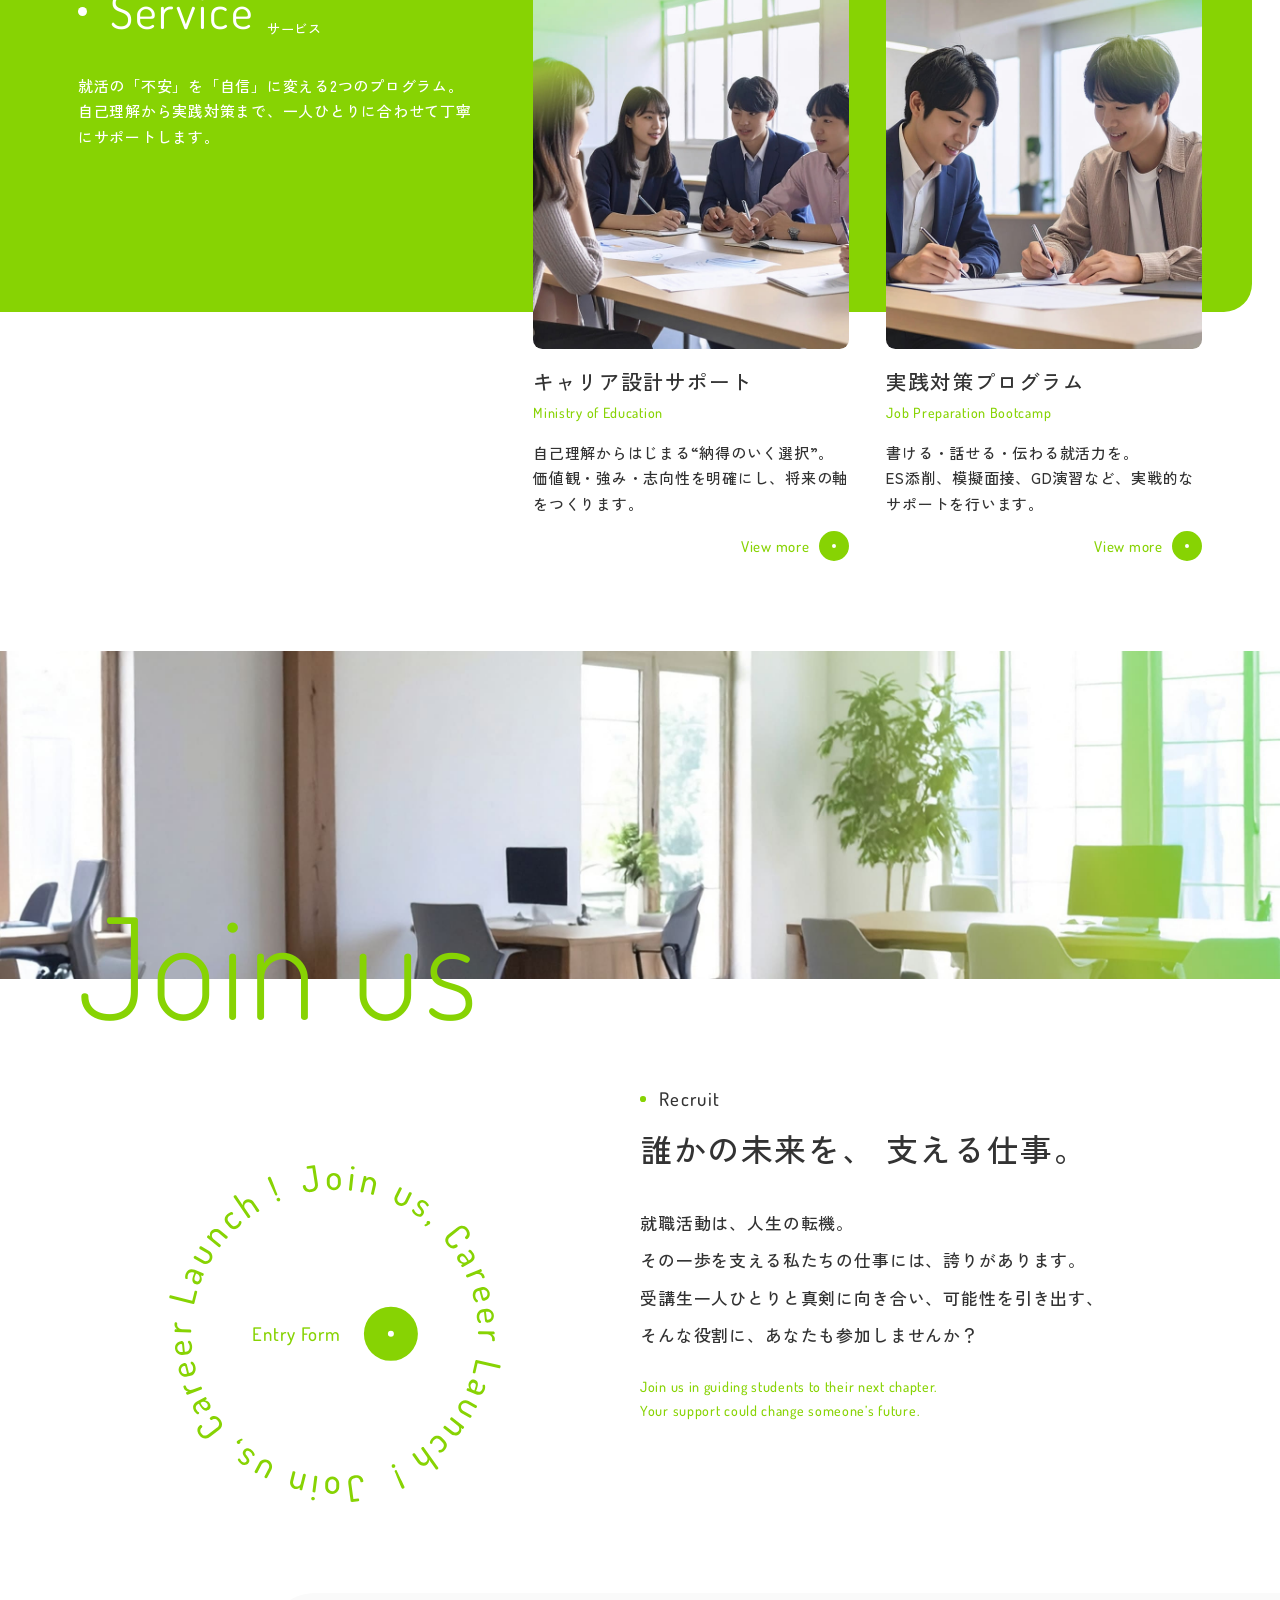
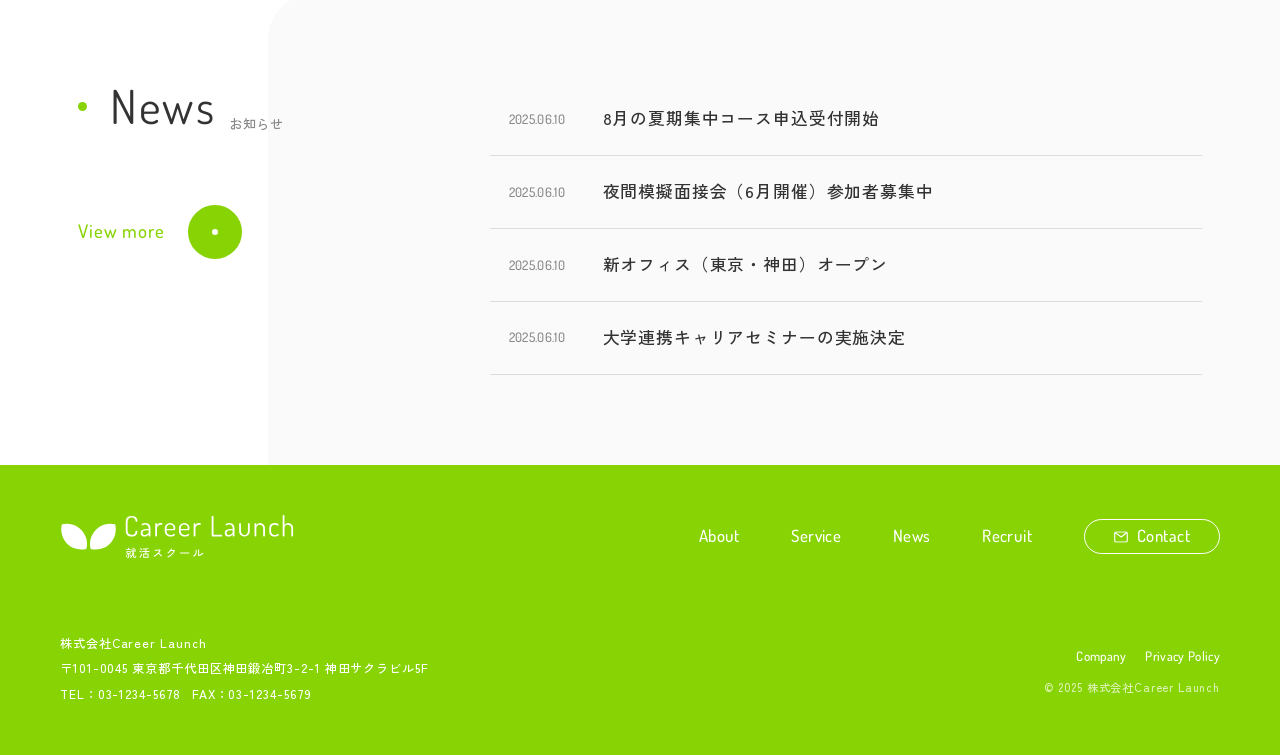
==== commit 67059c9f: "newsセクションの作成" ====
--- a/index.html
+++ b/index.html
@@ -129,7 +129,7 @@
       </section>
 
       <!-- service -->
-      <section class="top-service u-ptb l-container">
+      <section class="top-service l-container">
         <div class="top-service-content">
           <div class="c-title c-title--white">
             <span class="c-title-en c-title-en--white">Service</span>
@@ -231,14 +231,46 @@
           </div>
         </div>
       </section>
+
+      <section class="top-news l-container">
+        <div class="top-news-title">
+          <div class="c-title">
+            <span class="c-title-en">News</span>
+            <h2 class="c-title-ja">お知らせ</h2>
+          </div>
+        </div>
+        <div class="top-news-list">
+          <article class="c-news-item">
+            <a href="" class="c-news-item-link">
+              <time datetime="2025-06-10" class="c-news-item-date">2025.06.10</time>
+              <h2 class="c-news-item-title">8月の夏期集中コース申込受付開始</h2>
+            </a>
+          </article>
+          <article class="c-news-item">
+            <a href="" class="c-news-item-link">
+              <time datetime="2025-06-10" class="c-news-item-date">2025.06.10</time>
+              <h2 class="c-news-item-title">夜間模擬面接会（6月開催）参加者募集中</h2>
+            </a>
+          </article>
+          <article class="c-news-item">
+            <a href="" class="c-news-item-link">
+              <time datetime="2025-06-10" class="c-news-item-date">2025.06.10</time>
+              <h2 class="c-news-item-title">新オフィス（東京・神田）オープン</h2>
+            </a>
+          </article>
+          <article class="c-news-item">
+            <a href="" class="c-news-item-link">
+              <time datetime="2025-06-10" class="c-news-item-date">2025.06.10</time>
+              <h2 class="c-news-item-title">大学連携キャリアセミナーの実施決定</h2>
+            </a>
+          </article>
+        </div>
+
+        <div class="top-news-button">
+          <a href="news.html" class="c-button">View more</a>
+        </div>
+      </section>
     </main>
-
-    <!-- <article class="c-news-item">
-      <a href="" class="c-news-item-link">
-        <time datetime="2025-06-10" class="c-news-item-date">2025.06.10</time>
-        <h2 class="c-news-item-title">8月の夏期集中コース申込受付開始</h2>
-      </a>
-    </article> -->
 
     <!-- <div class="c-pagination">
       <nav class="c-pagination-nav">
--- a/css/style.css
+++ b/css/style.css
@@ -336,8 +336,8 @@
 }
 
 .c-button--small {
-  --font-size: 16rem;
-  --gap: 10rem;
+  font-size: 16rem;
+  gap: 10rem;
 }
 .c-button--small::after {
   --size: 32rem;
@@ -392,6 +392,7 @@
   top: 50%;
   left: 50%;
   translate: -50% -50%;
+  white-space: nowrap;
 }
 
 /*!
@@ -1534,11 +1535,14 @@
   grid-template-columns: 1fr;
   gap: 40rem;
   position: relative;
+  padding-block: 64rem;
 }
 @media screen and (min-width: 900px) {
   .top-service {
     grid-template-columns: 1fr 714rem;
     gap: 65rem;
+    padding-top: 64rem;
+    padding-bottom: 96rem;
   }
 }
 .top-service::before {
@@ -1756,6 +1760,79 @@
 page > top > top-news
 ------------------------------
 */
+.top-news {
+  padding-top: 40rem;
+  padding-bottom: 60rem;
+  position: relative;
+}
+@media screen and (min-width: 900px) {
+  .top-news {
+    padding-block: 96rem;
+    display: grid;
+    grid-template-columns: 1fr 760rem;
+    grid-template-rows: auto 1fr;
+    gap: 80rem 0;
+  }
+}
+.top-news:before {
+  content: "";
+  display: block;
+  width: 265rem;
+  height: 100%;
+  background-color: var(--color-bg-extra-light);
+  position: absolute;
+  right: 0;
+  top: 0;
+  z-index: var(--z-index-negative);
+  border-radius: 50rem 0 0 0;
+}
+@media screen and (min-width: 900px) {
+  .top-news:before {
+    width: 1080rem;
+  }
+}
+
+@media screen and (min-width: 900px) {
+  .top-news-title {
+    grid-column: 1/2;
+    grid-row: 1/2;
+  }
+}
+
+.top-news-list {
+  margin-top: 48rem;
+}
+@media screen and (min-width: 900px) {
+  .top-news-list {
+    margin-top: 0;
+    grid-column: 2/3;
+    grid-row: 1/3;
+  }
+}
+
+.top-news-button {
+  margin-top: 32rem;
+  display: -webkit-box;
+  display: -ms-flexbox;
+  display: flex;
+  -webkit-box-pack: end;
+      -ms-flex-pack: end;
+          justify-content: flex-end;
+}
+@media screen and (min-width: 900px) {
+  .top-news-button {
+    grid-column: 1/2;
+    grid-row: 2/3;
+    margin-top: 0;
+    display: block;
+  }
+}
+@media (any-hover: hover) {
+  .top-news-button a:hover::after {
+    scale: 1.1;
+  }
+}
+
 /*!
 page > about > about-philosophy
 ------------------------------
